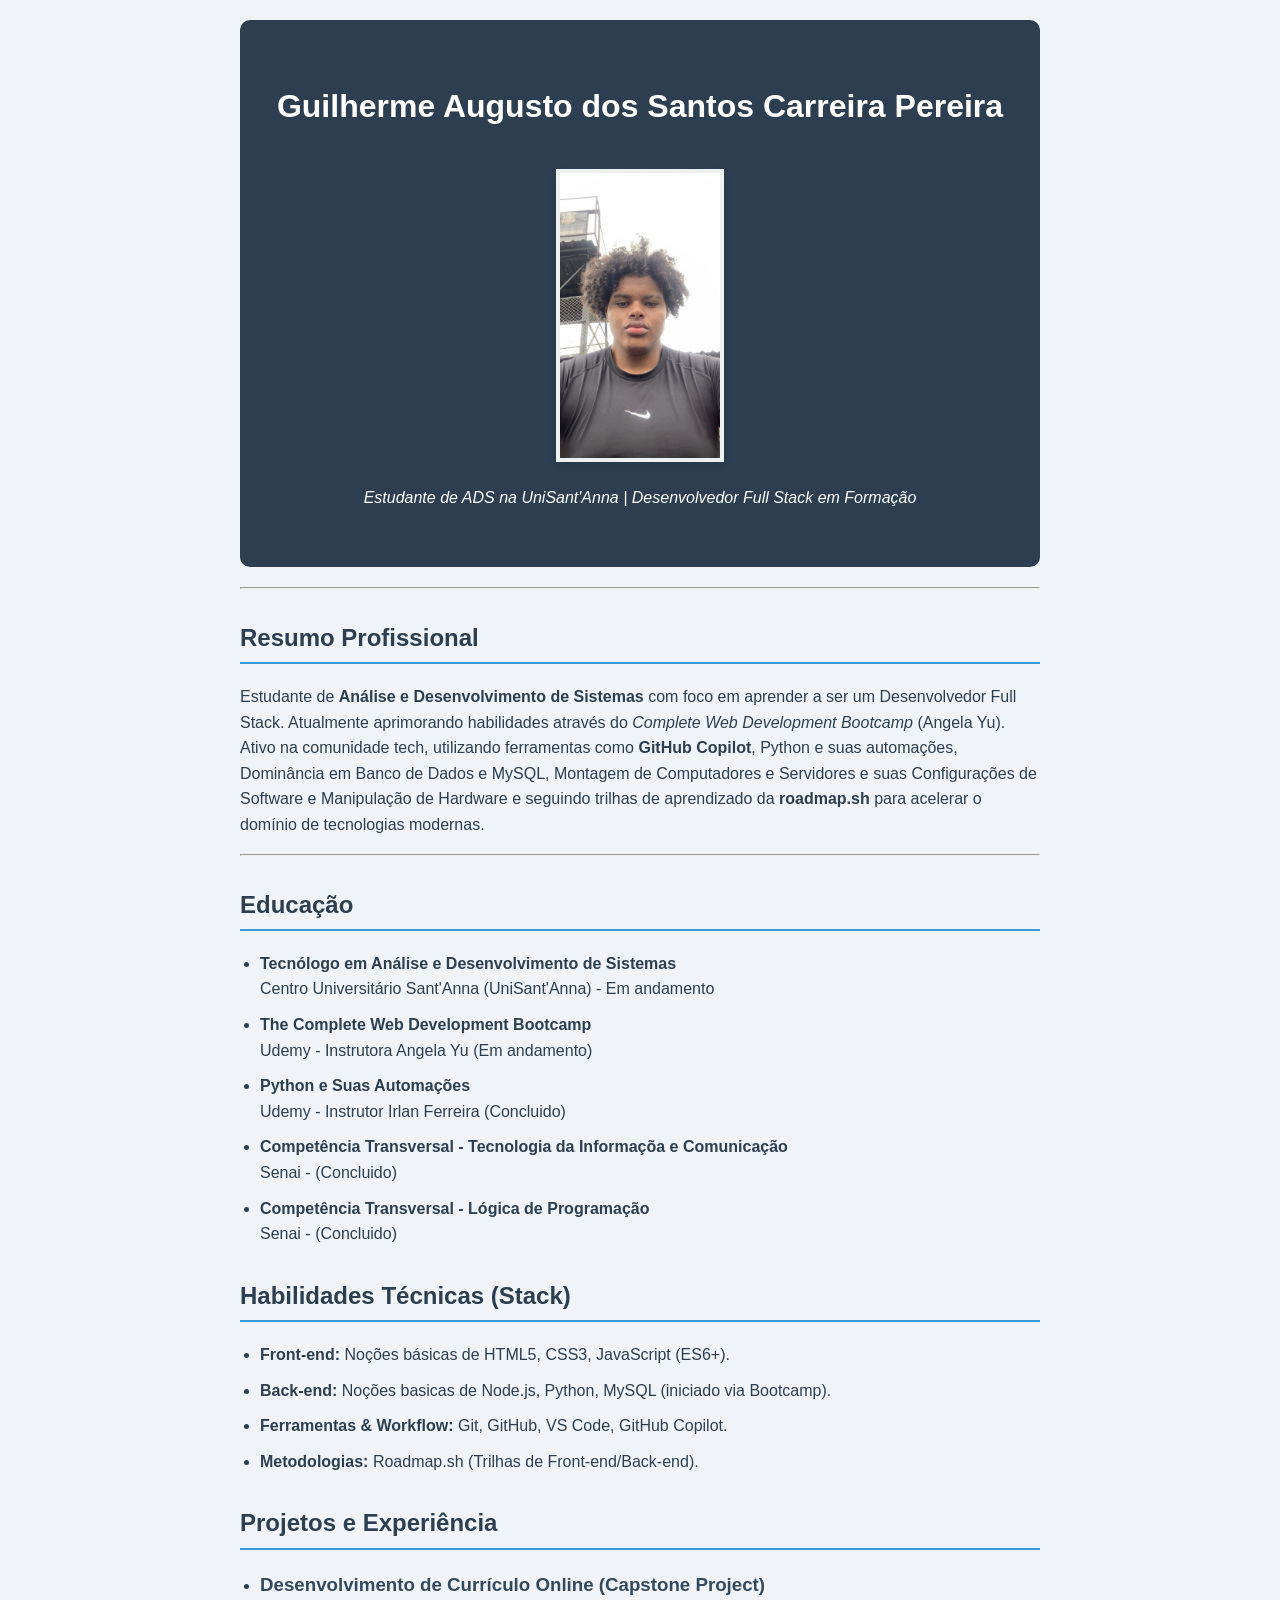
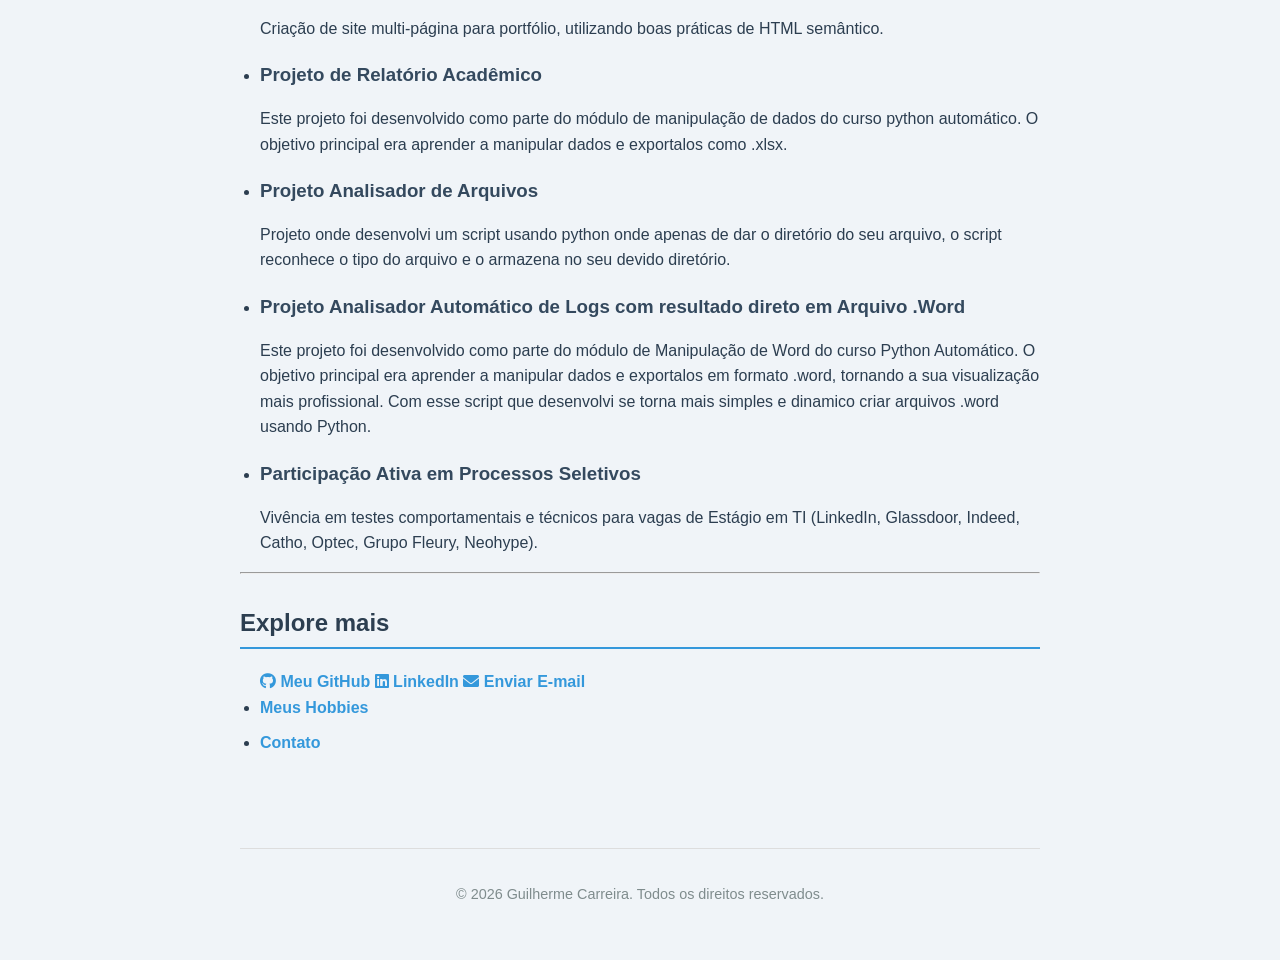
==== index.html @ 7514b2b5 "Refactor index.html with updated content and structure" ====
<!DOCTYPE html>
<html lang="pt-br">
<head>
    <meta charset="UTF-8">
    <meta name="viewport" content="width=device-width, initial-scale=1.0">
    <title>Currículo - Guilherme Carreira</title>
</head>
<body>

    <header>
        <h1>Guilherme Augusto dos Santos Carreira Pereira</h1>
        <img src="./perfil.jpg" alt="Foto de perfil do Guilherme" width="160">
        <p><em>Estudante de ADS na UniSant'Anna | Desenvolvedor Full Stack em Formação</em></p>
        <link rel="stylesheet" href="style.css"> </head>
    </header>

    <hr>

    <section>
        <h2>Resumo Profissional</h2>
        <p>
            Estudante de <strong>Análise e Desenvolvimento de Sistemas</strong> com foco em aprender a ser um Desenvolvedor Full Stack. 
            Atualmente aprimorando habilidades através do <em>Complete Web Development Bootcamp</em> (Angela Yu). 
            Ativo na comunidade tech, utilizando ferramentas como <strong>GitHub Copilot</strong>, Python e suas automações, Dominância em Banco de Dados e MySQL, Montagem de Computadores e Servidores e suas Configurações de Software e Manipulação de Hardware e seguindo trilhas de aprendizado da <strong>roadmap.sh</strong> para acelerar o domínio de tecnologias modernas.
        </p>
    </section>

    <hr>

    <section>
        <h2>Educação</h2>
        <ul>
            <li>
                <strong>Tecnólogo em Análise e Desenvolvimento de Sistemas</strong><br>
                Centro Universitário Sant'Anna (UniSant'Anna) - Em andamento <div cite:="" 36,="" 43=""></div>
            </li>
            <li>
                <strong>The Complete Web Development Bootcamp</strong><br>
                Udemy - Instrutora Angela Yu (Em andamento) <div cite:="" 54=""></div>
            </li>
            <li><strong>Python e Suas Automações</strong><br>
                Udemy - Instrutor Irlan Ferreira (Concluido)
            </li>
            </li>
            <li><strong>Competência Transversal - Tecnologia da Informaçõa e Comunicação</strong><br>
                Senai - (Concluido)
            </li>
            </li>
            <li><strong>Competência Transversal - Lógica de Programação</strong><br>
                Senai - (Concluido)
            </li>
        </ul>
    </section>

    <section>
        <h2>Habilidades Técnicas (Stack)</h2>
        <ul>
            <li><strong>Front-end:</strong> Noções básicas de HTML5, CSS3, JavaScript (ES6+).</li>
            <li><strong>Back-end:</strong> Noções basicas de Node.js, Python, MySQL (iniciado via Bootcamp).</li>
            <li><strong>Ferramentas & Workflow:</strong> Git, GitHub, VS Code, GitHub Copilot. <div cite:="" 35,="" 41=""></div></li>
            <li><strong>Metodologias:</strong> Roadmap.sh (Trilhas de Front-end/Back-end). <div cite:="" 40=""></div></li>
        </ul>
    </section>

    <section>
        <h2>Projetos e Experiência</h2>
        <ul>
            <li>
                <h3>Desenvolvimento de Currículo Online (Capstone Project)</h3>
                <p>Criação de site multi-página para portfólio, utilizando boas práticas de HTML semântico.</p>
            </li>
            <li><h3>Projeto de Relatório Acadêmico</h3>
                <p>Este projeto foi desenvolvido como parte do módulo de manipulação de dados do curso python automático. O objetivo principal era aprender a manipular dados e exportalos como .xlsx.</p>
                <li><h3>Projeto Analisador de Arquivos</h3>
                <p>Projeto onde desenvolvi um script usando python onde apenas de dar o diretório do seu arquivo, o script reconhece o tipo do arquivo e o armazena no seu devido diretório.</p>
                <li><h3>Projeto Analisador Automático de Logs com resultado direto em Arquivo .Word</h3>
                <p>Este projeto foi desenvolvido como parte do módulo de Manipulação de Word do curso Python Automático. O objetivo principal era aprender a manipular dados e exportalos em formato .word, tornando a sua visualização mais profissional. Com esse script que desenvolvi se torna mais simples e dinamico criar arquivos .word usando Python.</p>
            <li>
                <h3>Participação Ativa em Processos Seletivos</h3>
                <p>Vivência em testes comportamentais e técnicos para vagas de Estágio em TI (LinkedIn, Glassdoor, Indeed, Catho, Optec, Grupo Fleury, Neohype). </p>
            </li>
        </ul>
    </section>

    <hr>

    <nav>
        <h2>Explore mais</h2>
        <ul>
          <a href="https://github.com/guilhermepereira6900" target="_blank">
    <i class="fab fa-github"></i> Meu GitHub
</a>

<a href="https://www.linkedin.com/in/SEU-PERFIL-AQUI/" target="_blank">
    <i class="fab fa-linkedin"></i> LinkedIn
</a>

<a href="mailto:seu.email@exemplo.com">
    <i class="fas fa-envelope"></i> Enviar E-mail
</a>
            <li><a href="./hobbies.html">Meus Hobbies</a></li>
            <li><a href="./contact.html">Contato</a></li>
        </ul>
    </nav>

    <br>

    <footer>
        <p>© 2026 Guilherme Carreira. Todos os direitos reservados.</p>
    </footer>

</body>
</html>
---- style.css ----
@import url('https://cdnjs.cloudflare.com/ajax/libs/font-awesome/6.0.0/css/all.min.css');
body {
    background-color: #f0f4f8; /* Um azul-cinza bem suave */
    color: #2c3e50; /* Texto em azul marinho escuro para contraste */
    font-family: 'Segoe UI', Tahoma, Geneva, Verdana, sans-serif;
    line-height: 1.6;
    max-width: 800px;
    margin: 0 auto;
    padding: 20px;
}

/* Cabeçalho */
header {
    text-align: center;
    padding: 40px 0;
    background-color: #2c3e50; /* Azul Marinho Profissional */
    color: white;
    border-radius: 10px;
    margin-bottom: 20px;
}

header img {
    border-radius: 0; /* Isso remove qualquer arredondamento */
    border: 4px solid #ecf0f1;
    margin-top: 15px;
    box-shadow: 0 4px 8px rgba(0,0,0,0.1);
}

/* Títulos */
h2 {
    color: #2c3e50;
    border-bottom: 2px solid #3498db;
    padding-bottom: 5px;
    margin-top: 30px;
}

h3 {
    color: #34495e;
    margin-bottom: 5px;
}

/* Listas */
ul {
    padding-left: 20px;
}

li {
    margin-bottom: 10px;
}

/* Links */
a {
    color: #3498db;
    text-decoration: none;
    font-weight: bold;
}

a:hover {
    text-decoration: underline;
    color: #2980b9;
}

/* Footer */
footer {
    text-align: center;
    font-size: 0.9em;
    color: #7f8c8d;
    margin-top: 50px;
    padding: 20px;
    border-top: 1px solid #ddd;
}
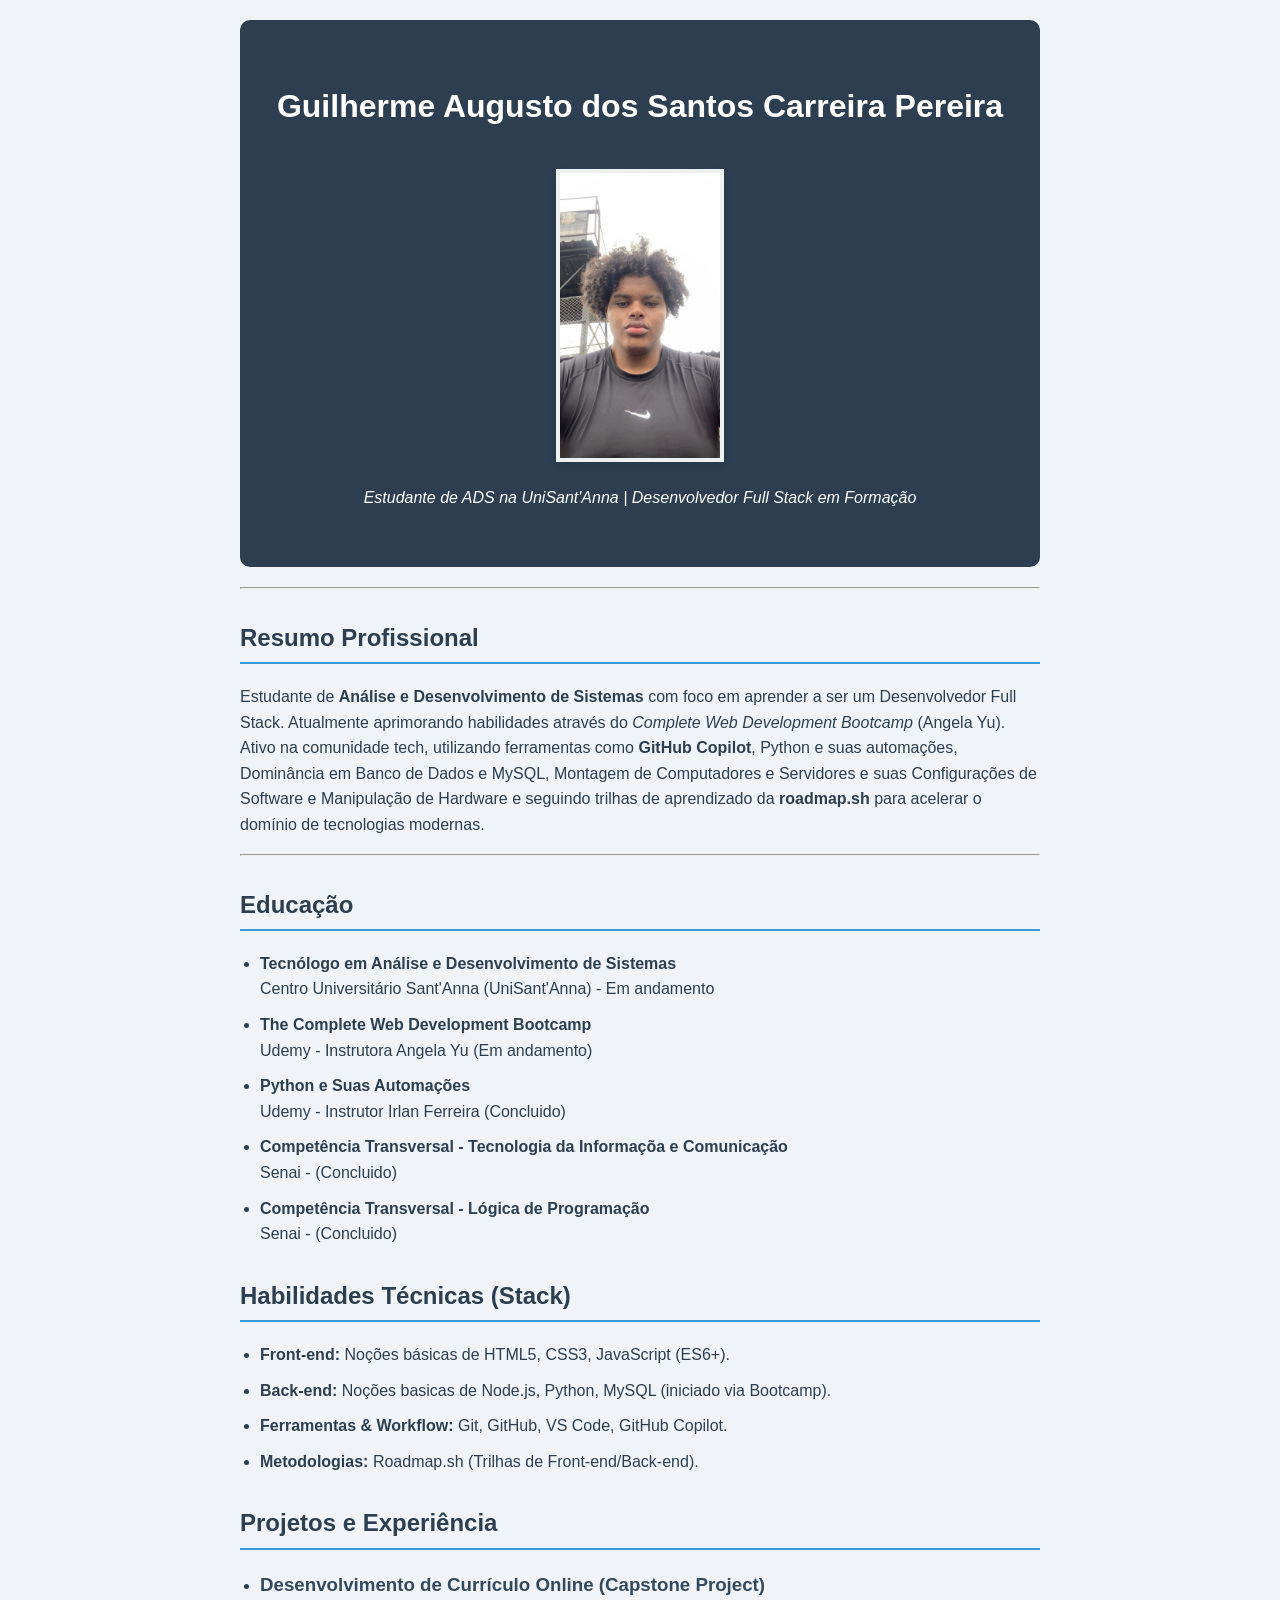
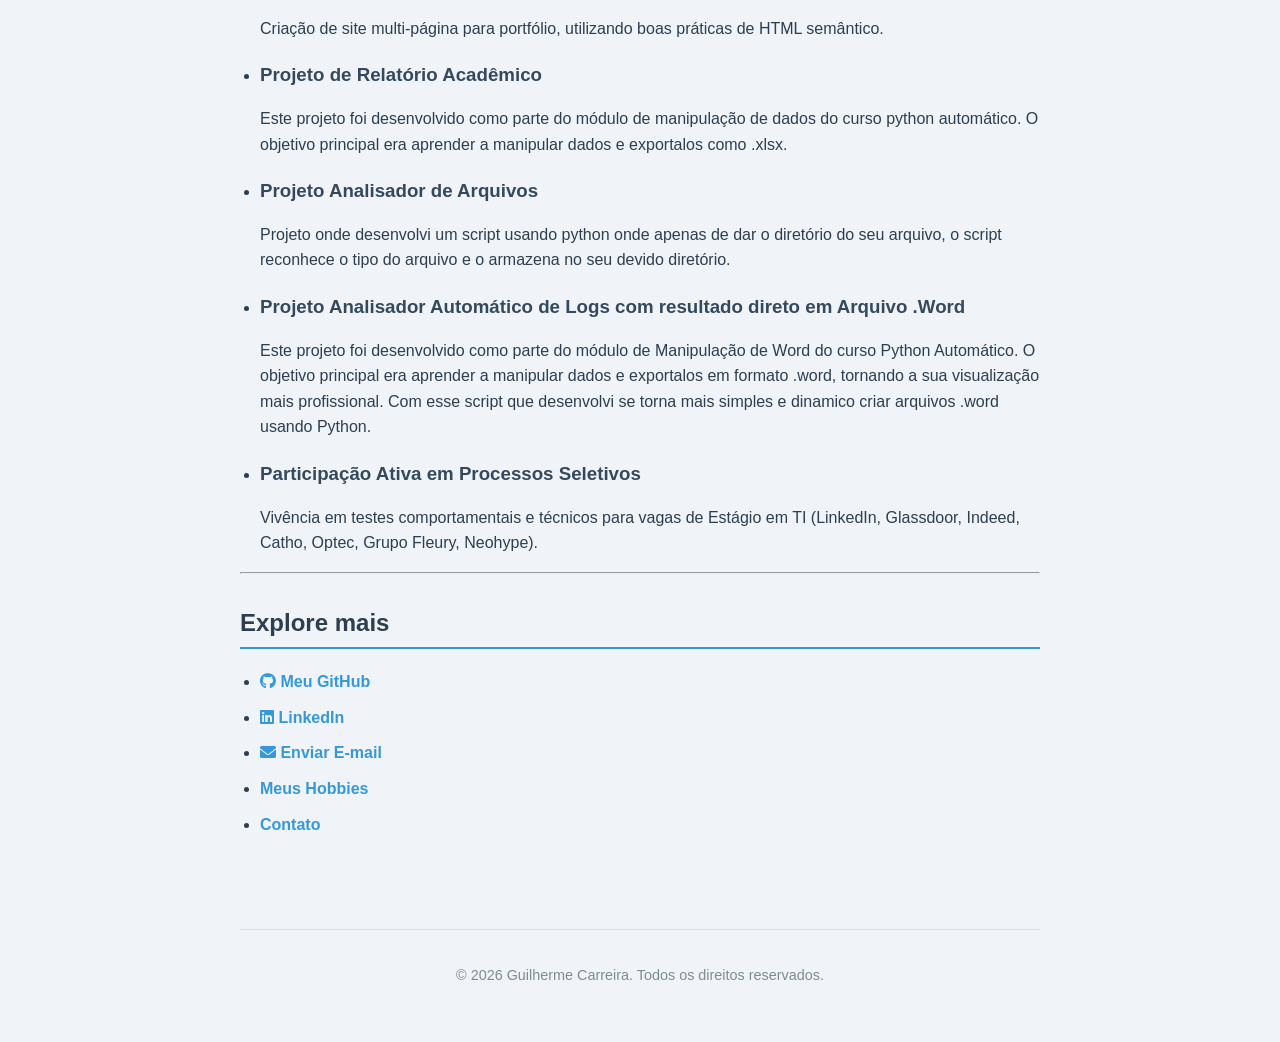
==== commit 04a51f10: "Update index.html" ====
--- a/index.html
+++ b/index.html
@@ -87,17 +87,20 @@
     <nav>
         <h2>Explore mais</h2>
         <ul>
-          <a href="https://github.com/guilhermepereira6900" target="_blank">
+          <li><a href="https://github.com/guilhermepereira6900" target="_blank">
     <i class="fab fa-github"></i> Meu GitHub
-</a>
+    </a>
+</li>
+            
+<li><a href="https://www.linkedin.com/in/SEU-PERFIL-AQUI/" target="_blank">
+    <i class="fab fa-linkedin"></i> LinkedIn
+    </a>
+</li>
 
-<a href="https://www.linkedin.com/in/SEU-PERFIL-AQUI/" target="_blank">
-    <i class="fab fa-linkedin"></i> LinkedIn
-</a>
-
-<a href="mailto:seu.email@exemplo.com">
+<li><a href="mailto:seu.email@exemplo.com">
     <i class="fas fa-envelope"></i> Enviar E-mail
-</a>
+    </a>
+</li>
             <li><a href="./hobbies.html">Meus Hobbies</a></li>
             <li><a href="./contact.html">Contato</a></li>
         </ul>
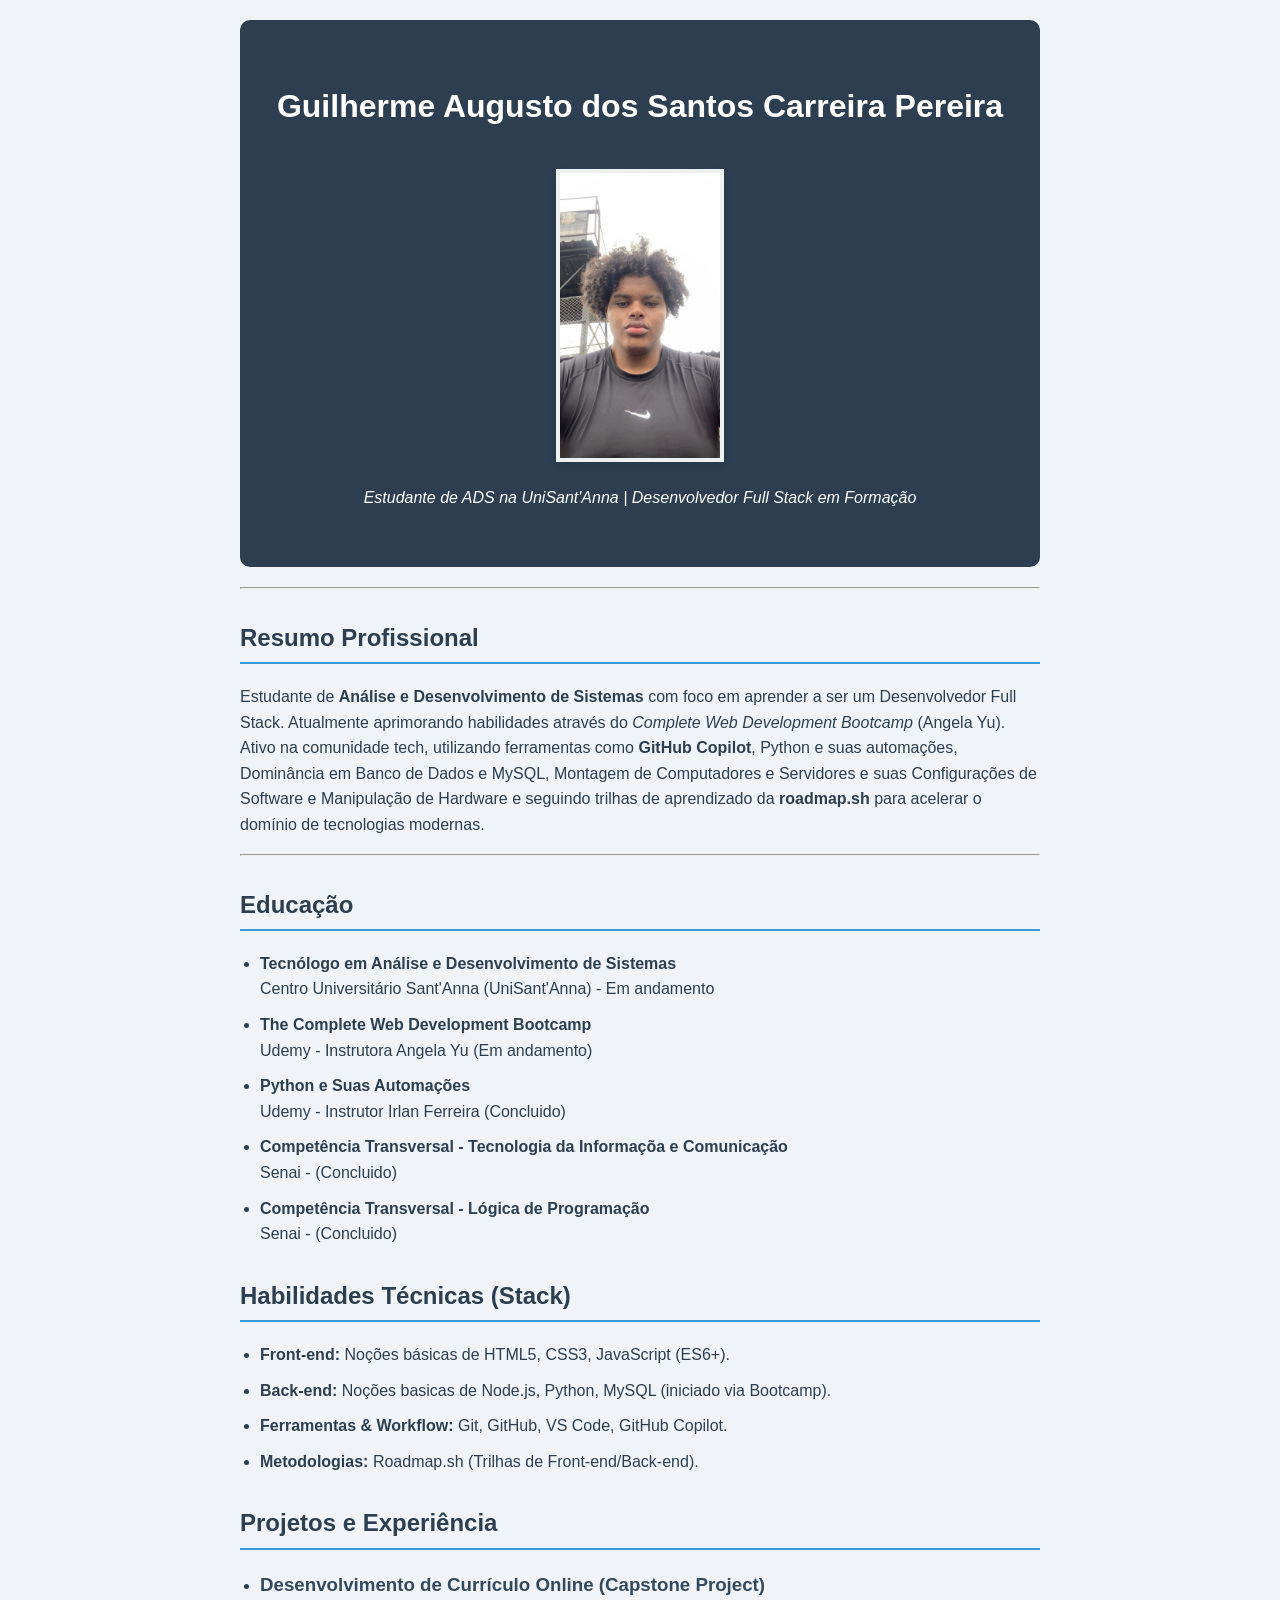
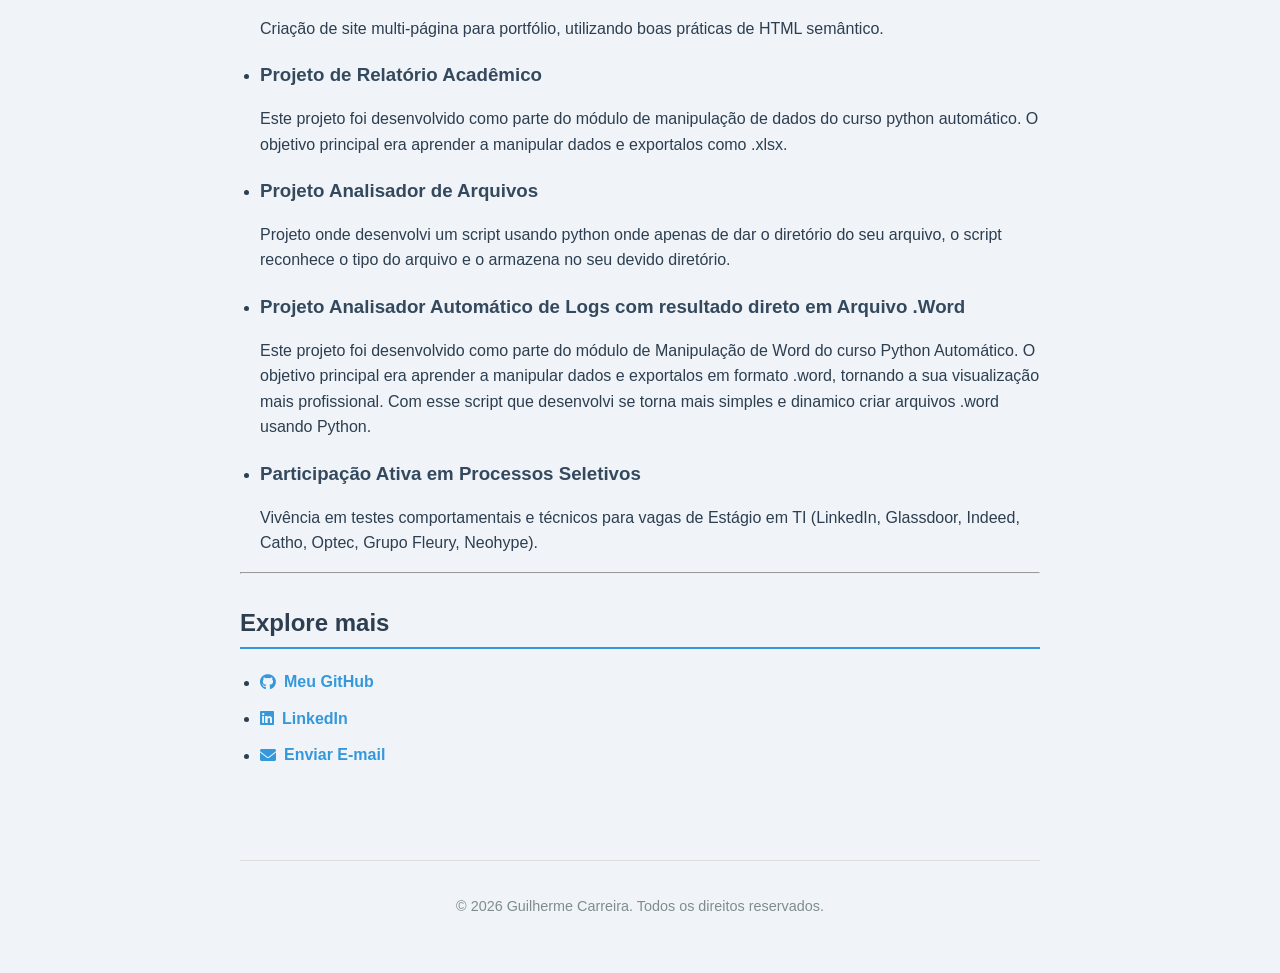
==== commit 98a96703: "Fix HTML formatting and clean up content" ====
--- a/index.html
+++ b/index.html
@@ -3,6 +3,8 @@
 <head>
     <meta charset="UTF-8">
     <meta name="viewport" content="width=device-width, initial-scale=1.0">
+    <link rel="stylesheet" href="style.css"> </head>
+    <link rel="icon" type="image/png" href="source-code.png">
     <title>Currículo - Guilherme Carreira</title>
 </head>
 <body>
@@ -11,7 +13,7 @@
         <h1>Guilherme Augusto dos Santos Carreira Pereira</h1>
         <img src="./perfil.jpg" alt="Foto de perfil do Guilherme" width="160">
         <p><em>Estudante de ADS na UniSant'Anna | Desenvolvedor Full Stack em Formação</em></p>
-        <link rel="stylesheet" href="style.css"> </head>
+
     </header>
 
     <hr>
@@ -92,25 +94,23 @@
     </a>
 </li>
             
-<li><a href="https://www.linkedin.com/in/SEU-PERFIL-AQUI/" target="_blank">
+<li><a href="https://www.linkedin.com/in/adsstudentguilhermecarreira" target="_blank">
     <i class="fab fa-linkedin"></i> LinkedIn
     </a>
 </li>
 
-<li><a href="mailto:seu.email@exemplo.com">
+<li><a href="mailto:guilherme.pereira6900@unisantanna.edu.br">
     <i class="fas fa-envelope"></i> Enviar E-mail
     </a>
 </li>
-            <li><a href="./hobbies.html">Meus Hobbies</a></li>
-            <li><a href="./contact.html">Contato</a></li>
         </ul>
     </nav>
 
     <br>
 
-    <footer>
-        <p>© 2026 Guilherme Carreira. Todos os direitos reservados.</p>
-    </footer>
+ <footer>
+    <p>&copy; 2026 Guilherme Carreira. Todos os direitos reservados.</p>
+</footer>
 
 </body>
 </html>
--- a/style.css
+++ b/style.css
@@ -49,15 +49,29 @@
 }
 
 /* Links */
+/* Estilo padrão dos links e ícones */
 a {
-    color: #3498db;
+    color: #3498db; /* Azul original */
     text-decoration: none;
     font-weight: bold;
+    display: inline-flex;
+    align-items: center;
+    gap: 8px; /* Espaço entre o ícone e o texto */
+    transition: all 0.3s ease; /* A MÁGICA: faz a mudança levar 0.3 segundos */
 }
 
+/* Efeito ao passar o mouse (Hover) */
 a:hover {
-    text-decoration: underline;
-    color: #2980b9;
+    color: #2c3e50; /* Muda para o azul marinho que usamos no header */
+    transform: translateY(-3px); /* Faz o link "pular" levemente para cima */
+    text-shadow: 0px 2px 4px rgba(0,0,0,0.1); /* Dá uma leve profundidade */
+}
+
+/* Efeito especial para os ícones dentro dos links */
+a:hover i {
+    transform: scale(1.2); /* O ícone do GitHub/LinkedIn cresce um pouquinho */
+    color: #e67e22; /* Opcional: o ícone muda para uma cor de destaque (ex: laranja) */
+    transition: all 0.3s ease;
 }
 
 /* Footer */
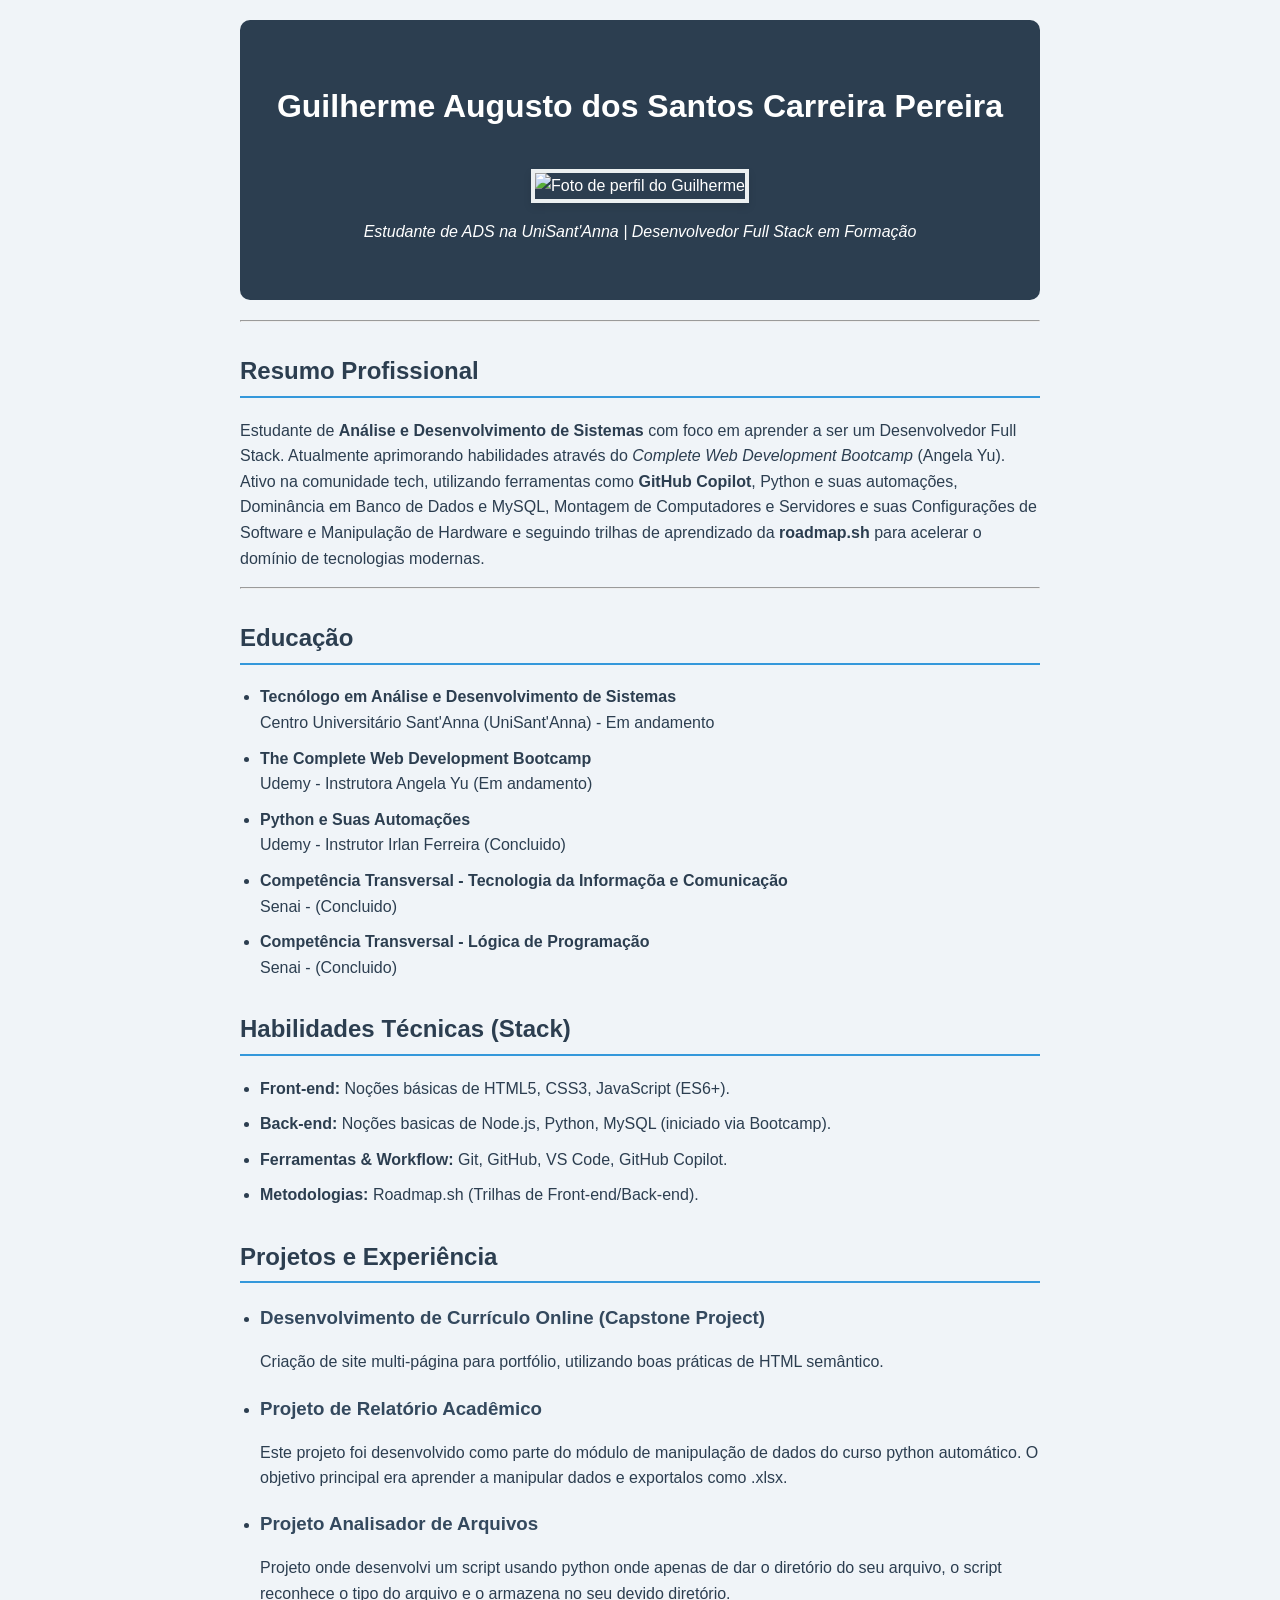
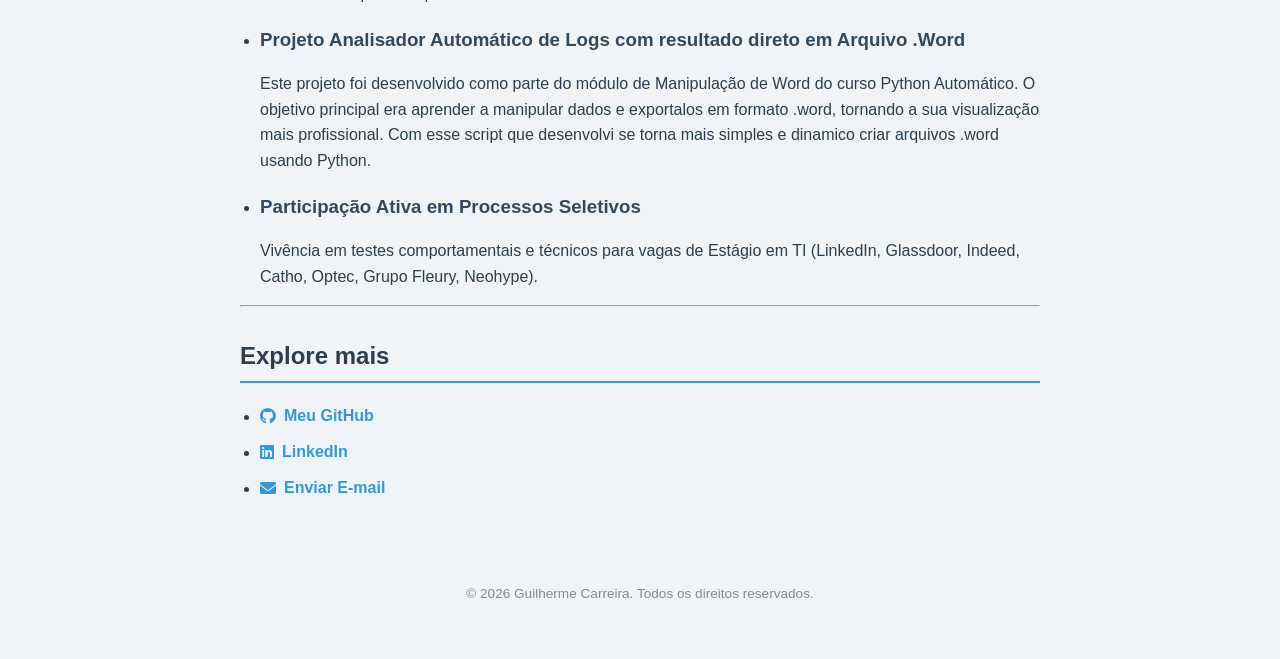
==== commit 53620269: "Update profile picture and fix HTML structure Updated profile picture and corrected minor HTML issue" ====
--- a/index.html
+++ b/index.html
@@ -11,7 +11,7 @@
 
     <header>
         <h1>Guilherme Augusto dos Santos Carreira Pereira</h1>
-        <img src="./perfil.jpg" alt="Foto de perfil do Guilherme" width="160">
+        <img src="./perfil_recortado.jpg" alt="Foto de perfil do Guilherme" width="160">
         <p><em>Estudante de ADS na UniSant'Anna | Desenvolvedor Full Stack em Formação</em></p>
 
     </header>
--- a/style.css
+++ b/style.css
@@ -75,11 +75,11 @@
 }
 
 /* Footer */
-footer {
+footer p {
+    font-size: 0.85rem; /* Diminui um pouco o tamanho */
+    color: #7f8c8d; /* Deixa um cinza mais suave */
     text-align: center;
-    font-size: 0.9em;
-    color: #7f8c8d;
-    margin-top: 50px;
-    padding: 20px;
-    border-top: 1px solid #ddd;
+    margin-top: 40px;
+    padding-bottom: 20px;
 }
+}
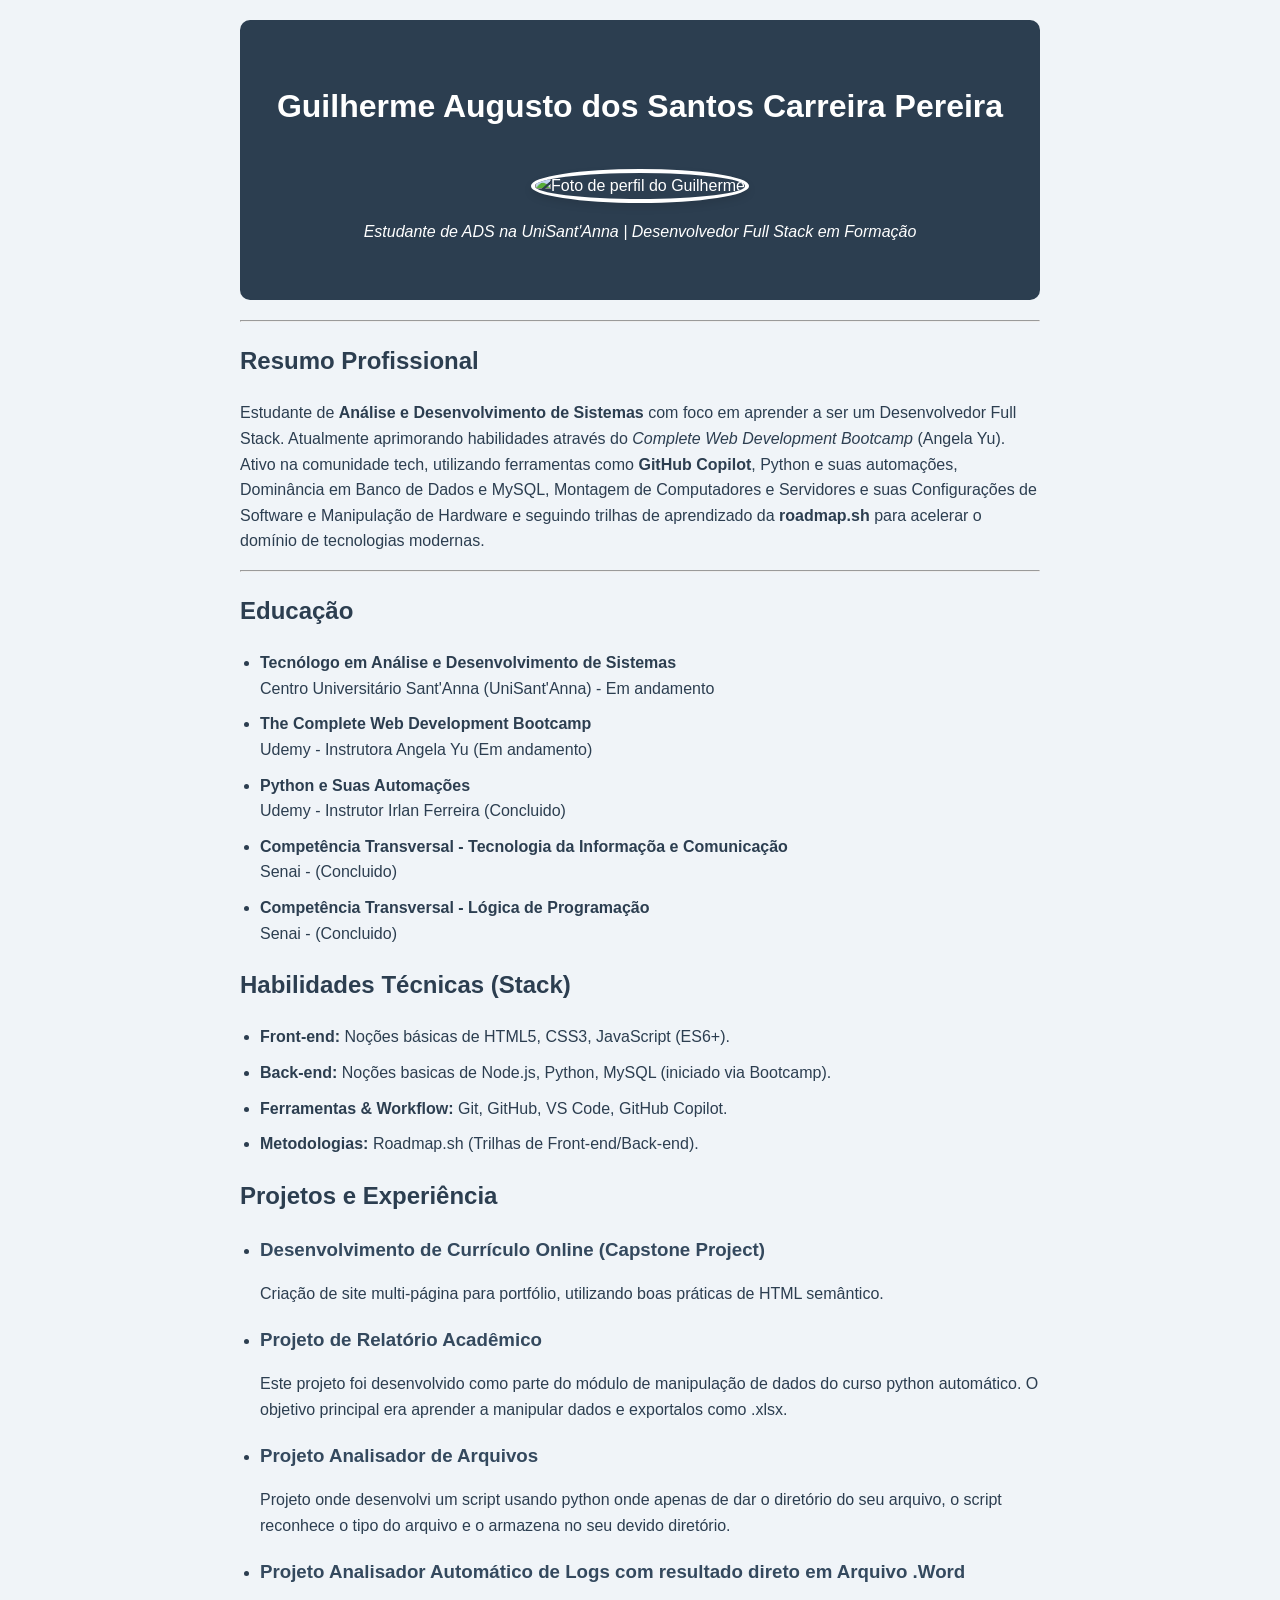
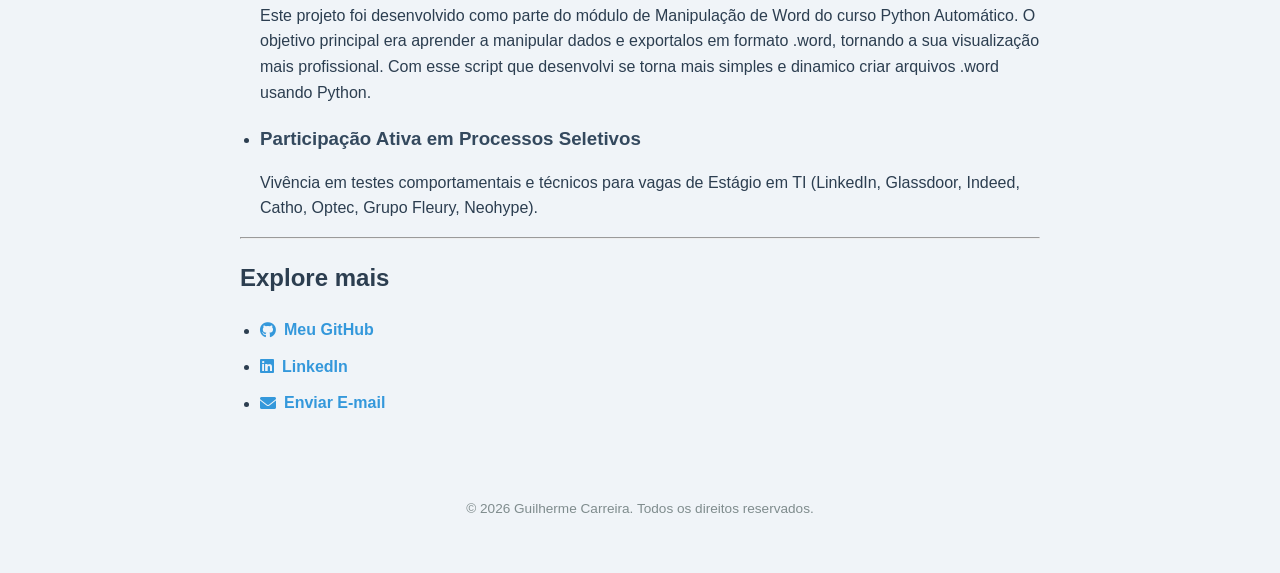
==== commit 3a079a5b: "Update profile picture and content in index.html Updated profile picture and made minor content adju" ====
--- a/index.html
+++ b/index.html
@@ -11,7 +11,7 @@
 
     <header>
         <h1>Guilherme Augusto dos Santos Carreira Pereira</h1>
-        <img src="./perfil_recortado.jpg" alt="Foto de perfil do Guilherme" width="160">
+        <img src="./perfil_recortado-modified.jpg" alt="Foto de perfil do Guilherme" width="160">
         <p><em>Estudante de ADS na UniSant'Anna | Desenvolvedor Full Stack em Formação</em></p>
 
     </header>
--- a/style.css
+++ b/style.css
@@ -20,10 +20,22 @@
 }
 
 header img {
-    border-radius: 0; /* Isso remove qualquer arredondamento */
-    border: 4px solid #ecf0f1;
+    /* Mágica 1: Deixa a foto circular */
+    border-radius: 50%;
+    
+    /* Mágica 2: Define um tamanho fixo e quadrado para a moldura */
+    width: 150px;
+    height: 150px;
+    
+    /* Mágica 3: Garante que o rosto fique centralizado e preencha a moldura */
+    object-fit: cover;
+    object-position: center; /* Você pode usar 'top' se o rosto ficar muito baixo */
+    
+    /* Estilo adicional (opcional, mas fica bonito) */
+    border: 4px solid #fff;
+    box-shadow: 0 4px 8px rgba(0,0,0,0.1);
     margin-top: 15px;
-    box-shadow: 0 4px 8px rgba(0,0,0,0.1);
+}
 }
 
 /* Títulos */
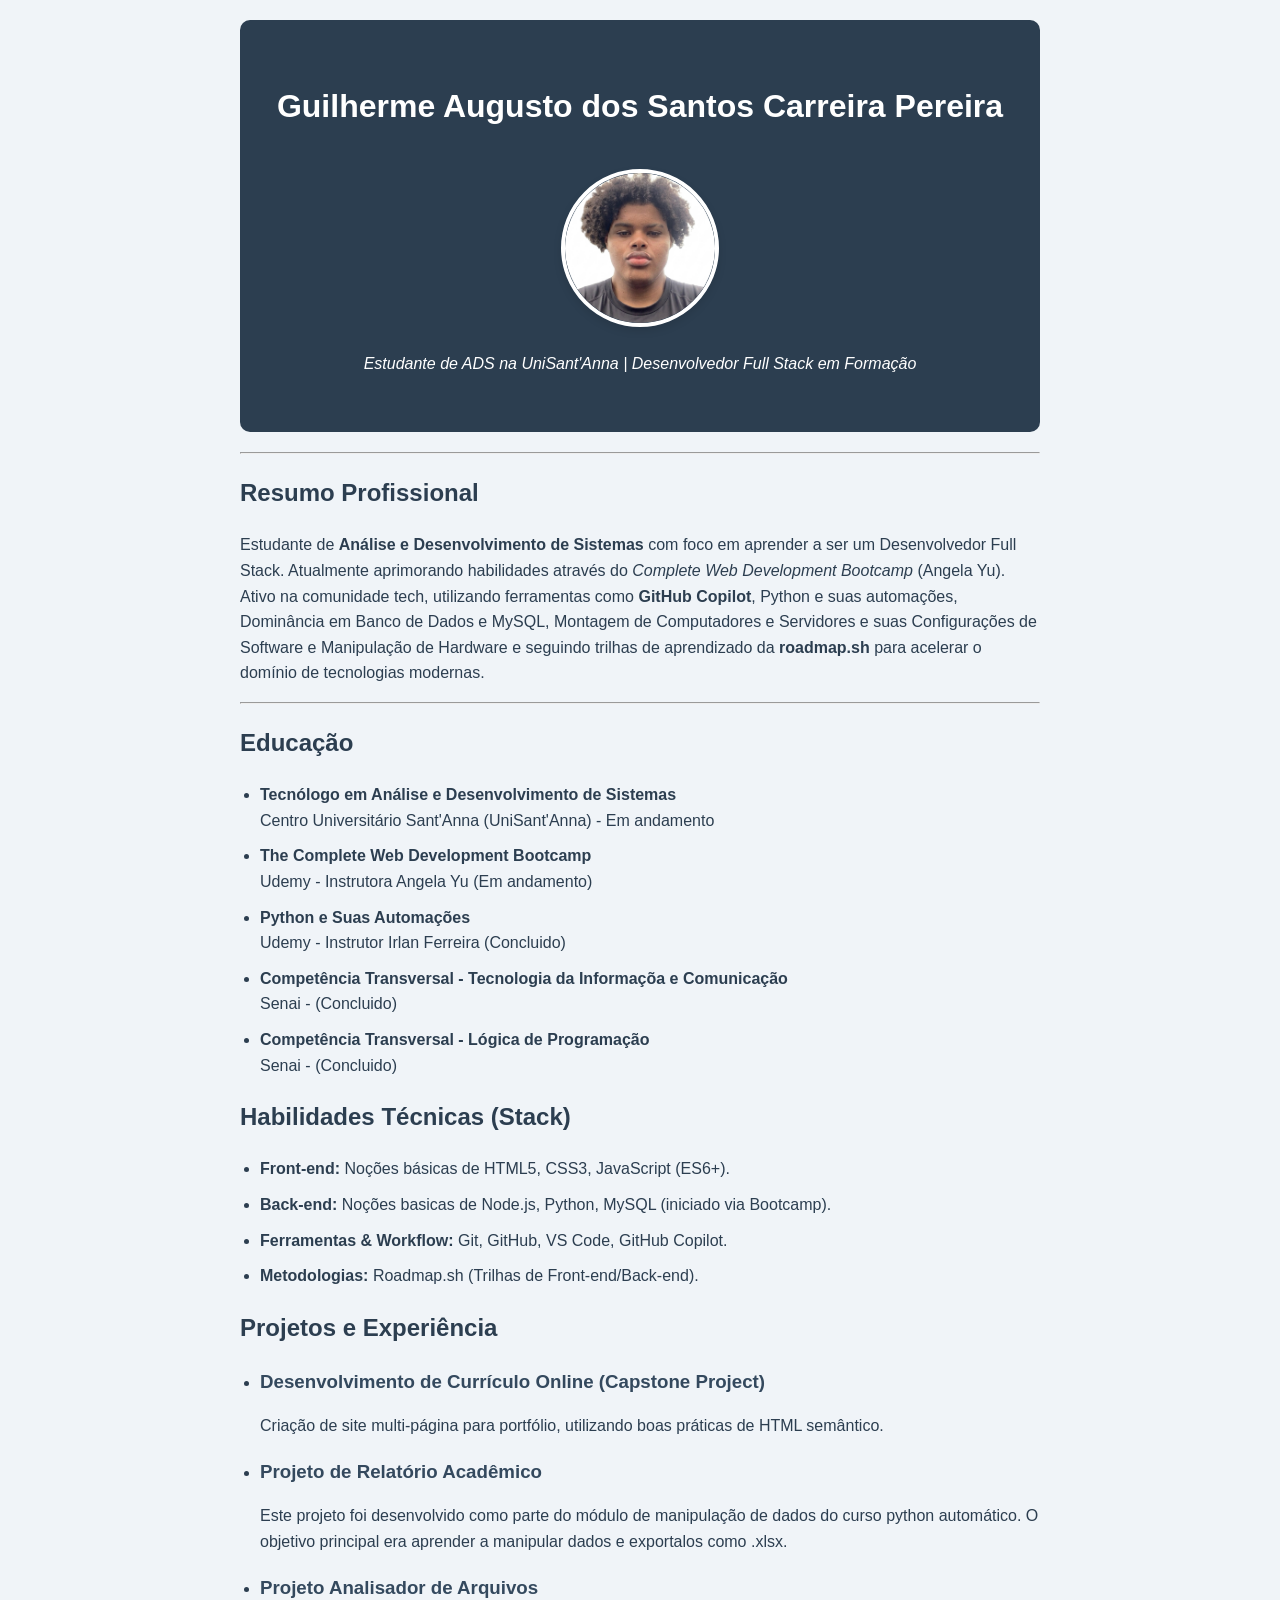
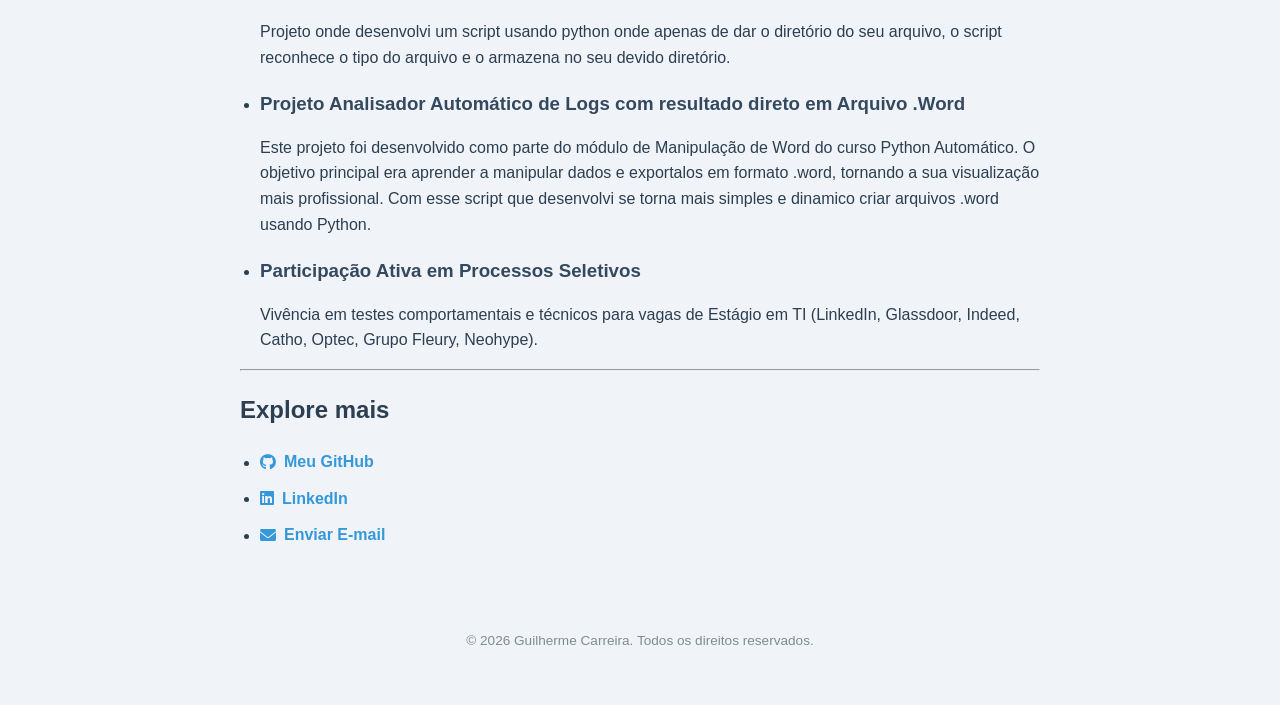
==== commit c88a1301: "Fix HTML formatting and update profile image" ====
--- a/index.html
+++ b/index.html
@@ -11,7 +11,7 @@
 
     <header>
         <h1>Guilherme Augusto dos Santos Carreira Pereira</h1>
-        <img src="./perfil_recortado-modified.jpg" alt="Foto de perfil do Guilherme" width="160">
+        <img src="./perfil_recortado-modified.png" alt="Foto de perfil do Guilherme" width="160">
         <p><em>Estudante de ADS na UniSant'Anna | Desenvolvedor Full Stack em Formação</em></p>
 
     </header>
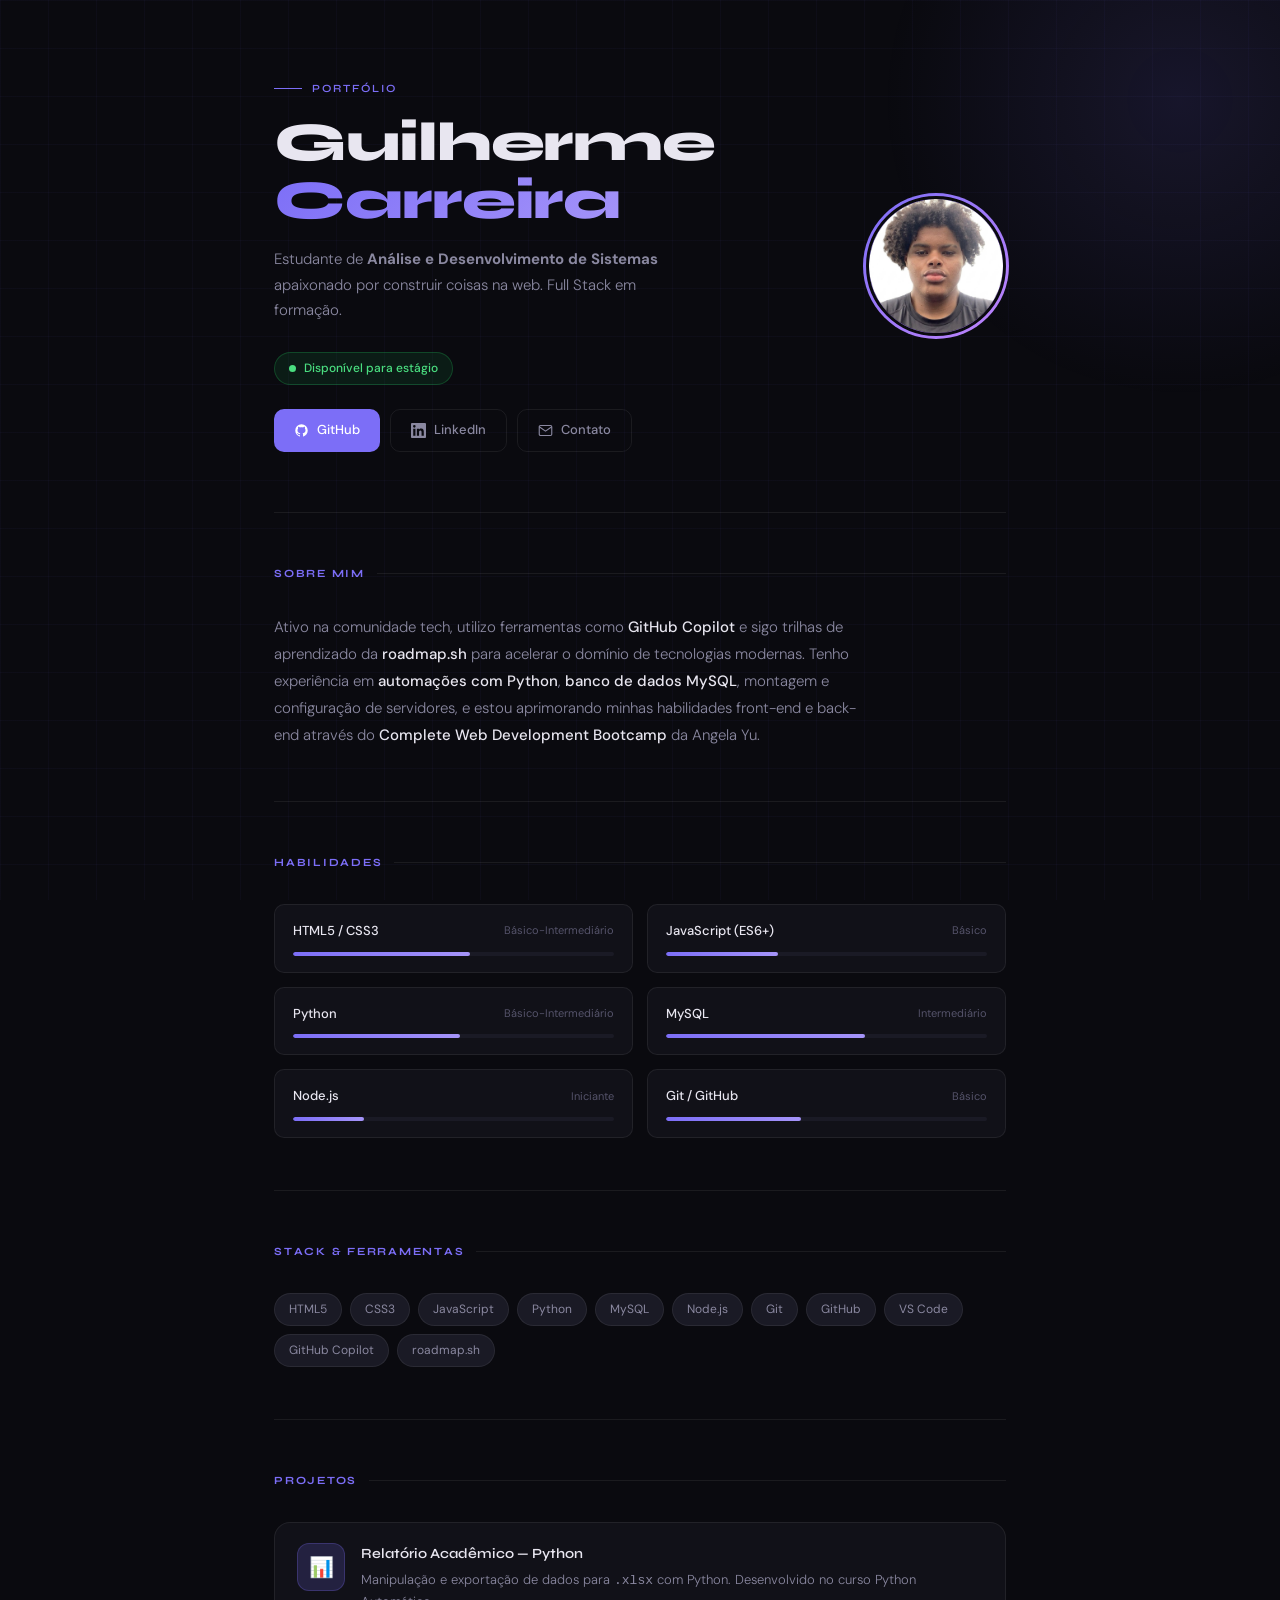
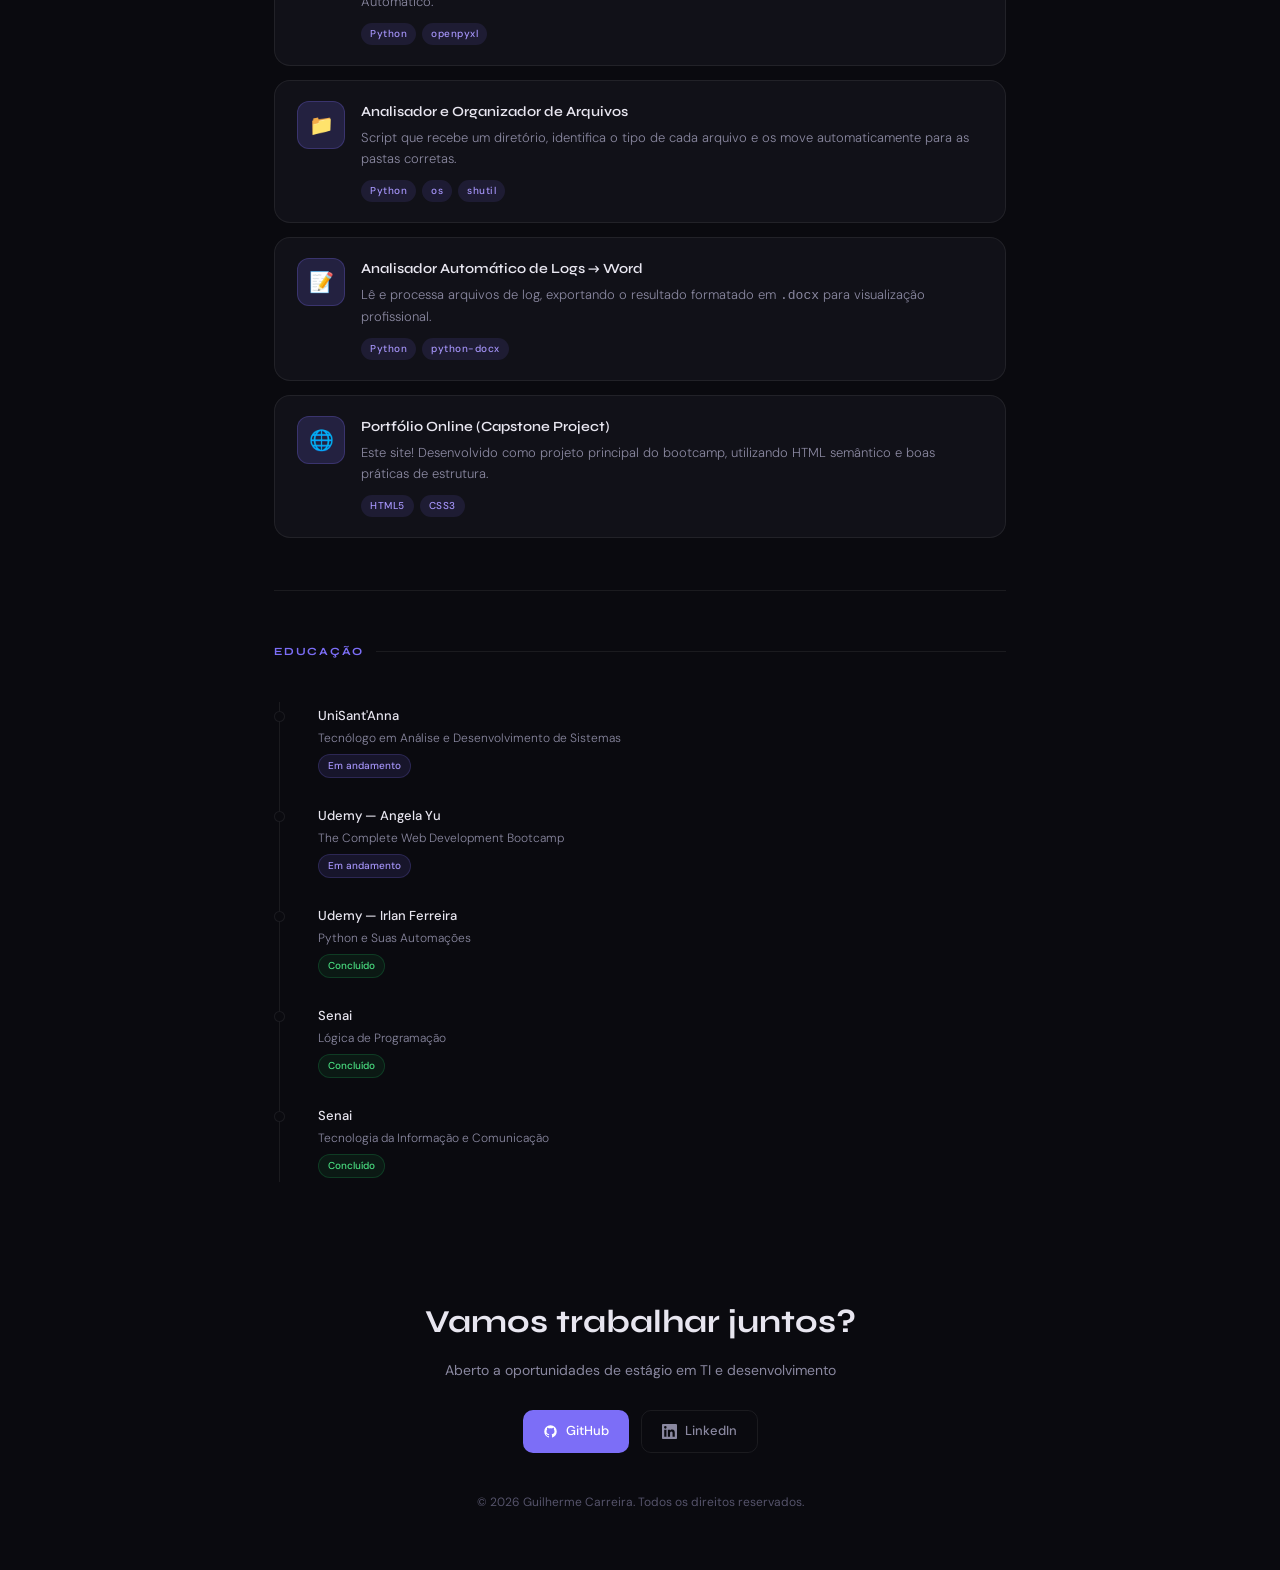
==== commit e1c6562c: "Add files via upload" ====
--- a/index.html
+++ b/index.html
@@ -1,116 +1,850 @@
-<!DOCTYPE html>
-<html lang="pt-br">
-<head>
-    <meta charset="UTF-8">
-    <meta name="viewport" content="width=device-width, initial-scale=1.0">
-    <link rel="stylesheet" href="style.css"> </head>
-    <link rel="icon" type="image/png" href="source-code.png">
-    <title>Currículo - Guilherme Carreira</title>
-</head>
-<body>
-
-    <header>
-        <h1>Guilherme Augusto dos Santos Carreira Pereira</h1>
-        <img src="./perfil_recortado-modified.png" alt="Foto de perfil do Guilherme" width="160">
-        <p><em>Estudante de ADS na UniSant'Anna | Desenvolvedor Full Stack em Formação</em></p>
-
-    </header>
-
-    <hr>
-
-    <section>
-        <h2>Resumo Profissional</h2>
-        <p>
-            Estudante de <strong>Análise e Desenvolvimento de Sistemas</strong> com foco em aprender a ser um Desenvolvedor Full Stack. 
-            Atualmente aprimorando habilidades através do <em>Complete Web Development Bootcamp</em> (Angela Yu). 
-            Ativo na comunidade tech, utilizando ferramentas como <strong>GitHub Copilot</strong>, Python e suas automações, Dominância em Banco de Dados e MySQL, Montagem de Computadores e Servidores e suas Configurações de Software e Manipulação de Hardware e seguindo trilhas de aprendizado da <strong>roadmap.sh</strong> para acelerar o domínio de tecnologias modernas.
-        </p>
-    </section>
-
-    <hr>
-
-    <section>
-        <h2>Educação</h2>
-        <ul>
-            <li>
-                <strong>Tecnólogo em Análise e Desenvolvimento de Sistemas</strong><br>
-                Centro Universitário Sant'Anna (UniSant'Anna) - Em andamento <div cite:="" 36,="" 43=""></div>
-            </li>
-            <li>
-                <strong>The Complete Web Development Bootcamp</strong><br>
-                Udemy - Instrutora Angela Yu (Em andamento) <div cite:="" 54=""></div>
-            </li>
-            <li><strong>Python e Suas Automações</strong><br>
-                Udemy - Instrutor Irlan Ferreira (Concluido)
-            </li>
-            </li>
-            <li><strong>Competência Transversal - Tecnologia da Informaçõa e Comunicação</strong><br>
-                Senai - (Concluido)
-            </li>
-            </li>
-            <li><strong>Competência Transversal - Lógica de Programação</strong><br>
-                Senai - (Concluido)
-            </li>
-        </ul>
-    </section>
-
-    <section>
-        <h2>Habilidades Técnicas (Stack)</h2>
-        <ul>
-            <li><strong>Front-end:</strong> Noções básicas de HTML5, CSS3, JavaScript (ES6+).</li>
-            <li><strong>Back-end:</strong> Noções basicas de Node.js, Python, MySQL (iniciado via Bootcamp).</li>
-            <li><strong>Ferramentas & Workflow:</strong> Git, GitHub, VS Code, GitHub Copilot. <div cite:="" 35,="" 41=""></div></li>
-            <li><strong>Metodologias:</strong> Roadmap.sh (Trilhas de Front-end/Back-end). <div cite:="" 40=""></div></li>
-        </ul>
-    </section>
-
-    <section>
-        <h2>Projetos e Experiência</h2>
-        <ul>
-            <li>
-                <h3>Desenvolvimento de Currículo Online (Capstone Project)</h3>
-                <p>Criação de site multi-página para portfólio, utilizando boas práticas de HTML semântico.</p>
-            </li>
-            <li><h3>Projeto de Relatório Acadêmico</h3>
-                <p>Este projeto foi desenvolvido como parte do módulo de manipulação de dados do curso python automático. O objetivo principal era aprender a manipular dados e exportalos como .xlsx.</p>
-                <li><h3>Projeto Analisador de Arquivos</h3>
-                <p>Projeto onde desenvolvi um script usando python onde apenas de dar o diretório do seu arquivo, o script reconhece o tipo do arquivo e o armazena no seu devido diretório.</p>
-                <li><h3>Projeto Analisador Automático de Logs com resultado direto em Arquivo .Word</h3>
-                <p>Este projeto foi desenvolvido como parte do módulo de Manipulação de Word do curso Python Automático. O objetivo principal era aprender a manipular dados e exportalos em formato .word, tornando a sua visualização mais profissional. Com esse script que desenvolvi se torna mais simples e dinamico criar arquivos .word usando Python.</p>
-            <li>
-                <h3>Participação Ativa em Processos Seletivos</h3>
-                <p>Vivência em testes comportamentais e técnicos para vagas de Estágio em TI (LinkedIn, Glassdoor, Indeed, Catho, Optec, Grupo Fleury, Neohype). </p>
-            </li>
-        </ul>
-    </section>
-
-    <hr>
-
-    <nav>
-        <h2>Explore mais</h2>
-        <ul>
-          <li><a href="https://github.com/guilhermepereira6900" target="_blank">
-    <i class="fab fa-github"></i> Meu GitHub
-    </a>
-</li>
-            
-<li><a href="https://www.linkedin.com/in/adsstudentguilhermecarreira" target="_blank">
-    <i class="fab fa-linkedin"></i> LinkedIn
-    </a>
-</li>
-
-<li><a href="mailto:guilherme.pereira6900@unisantanna.edu.br">
-    <i class="fas fa-envelope"></i> Enviar E-mail
-    </a>
-</li>
-        </ul>
-    </nav>
-
-    <br>
-
- <footer>
-    <p>&copy; 2026 Guilherme Carreira. Todos os direitos reservados.</p>
-</footer>
-
-</body>
-</html>
+<!DOCTYPE html>
+<html lang="pt-br">
+<head>
+  <meta charset="UTF-8">
+  <meta name="viewport" content="width=device-width, initial-scale=1.0">
+  <title>Guilherme Carreira — Dev Full Stack</title>
+  <link rel="icon" type="image/png" href="[data-uri]">
+  <link rel="preconnect" href="https://fonts.googleapis.com">
+  <link rel="preconnect" href="https://fonts.gstatic.com" crossorigin>
+  <link href="https://fonts.googleapis.com/css2?family=Syne:wght@400;500;600;700;800&family=DM+Sans:ital,opsz,wght@0,9..40,300;0,9..40,400;0,9..40,500;1,9..40,300&display=swap" rel="stylesheet">
+  <style>
+    :root {
+      --bg: #0a0a0f;
+      --bg2: #111118;
+      --bg3: #1a1a25;
+      --accent: #7c6ef7;
+      --accent2: #a594f9;
+      --accent-glow: rgba(124,110,247,0.18);
+      --text: #e8e6f0;
+      --text2: #8a88a0;
+      --text3: #55536a;
+      --border: rgba(255,255,255,0.07);
+      --border2: rgba(124,110,247,0.25);
+      --radius: 16px;
+      --radius-sm: 10px;
+    }
+
+    *, *::before, *::after { box-sizing: border-box; margin: 0; padding: 0; }
+
+    html { scroll-behavior: smooth; }
+
+    body {
+      background: var(--bg);
+      color: var(--text);
+      font-family: 'DM Sans', sans-serif;
+      font-size: 15px;
+      line-height: 1.6;
+      min-height: 100vh;
+      overflow-x: hidden;
+    }
+
+    /* Background grid */
+    body::before {
+      content: '';
+      position: fixed;
+      inset: 0;
+      background-image:
+        linear-gradient(rgba(124,110,247,0.04) 1px, transparent 1px),
+        linear-gradient(90deg, rgba(124,110,247,0.04) 1px, transparent 1px);
+      background-size: 48px 48px;
+      pointer-events: none;
+      z-index: 0;
+    }
+
+    /* Glow orb */
+    body::after {
+      content: '';
+      position: fixed;
+      top: -200px;
+      right: -200px;
+      width: 600px;
+      height: 600px;
+      background: radial-gradient(circle, rgba(124,110,247,0.12) 0%, transparent 70%);
+      pointer-events: none;
+      z-index: 0;
+    }
+
+    .container {
+      max-width: 780px;
+      margin: 0 auto;
+      padding: 0 24px;
+      position: relative;
+      z-index: 1;
+    }
+
+    /* ===== HEADER / HERO ===== */
+    header {
+      padding: 80px 0 60px;
+      position: relative;
+    }
+
+    .hero {
+      display: grid;
+      grid-template-columns: 1fr auto;
+      gap: 40px;
+      align-items: center;
+    }
+
+    .hero-label {
+      font-family: 'Syne', sans-serif;
+      font-size: 11px;
+      font-weight: 600;
+      letter-spacing: 0.18em;
+      text-transform: uppercase;
+      color: var(--accent);
+      margin-bottom: 16px;
+      display: flex;
+      align-items: center;
+      gap: 10px;
+    }
+
+    .hero-label::before {
+      content: '';
+      width: 28px;
+      height: 1px;
+      background: var(--accent);
+      display: inline-block;
+    }
+
+    .hero h1 {
+      font-family: 'Syne', sans-serif;
+      font-size: clamp(2.2rem, 5vw, 3.4rem);
+      font-weight: 800;
+      line-height: 1.08;
+      letter-spacing: -0.02em;
+      margin-bottom: 16px;
+    }
+
+    .hero h1 .highlight {
+      background: linear-gradient(135deg, var(--accent), var(--accent2));
+      -webkit-background-clip: text;
+      -webkit-text-fill-color: transparent;
+      background-clip: text;
+    }
+
+    .hero-sub {
+      color: var(--text2);
+      font-size: 15px;
+      font-weight: 300;
+      max-width: 420px;
+      margin-bottom: 28px;
+      line-height: 1.7;
+    }
+
+    .available-badge {
+      display: inline-flex;
+      align-items: center;
+      gap: 8px;
+      background: rgba(34,197,94,0.1);
+      border: 1px solid rgba(34,197,94,0.25);
+      color: #4ade80;
+      font-size: 12px;
+      font-weight: 500;
+      padding: 6px 14px;
+      border-radius: 100px;
+    }
+
+    .available-badge::before {
+      content: '';
+      width: 7px;
+      height: 7px;
+      border-radius: 50%;
+      background: #4ade80;
+      animation: blink 2s ease-in-out infinite;
+    }
+
+    @keyframes blink {
+      0%, 100% { opacity: 1; box-shadow: 0 0 0 0 rgba(74,222,128,0.4); }
+      50% { opacity: 0.5; box-shadow: 0 0 0 4px rgba(74,222,128,0); }
+    }
+
+    .avatar-wrap {
+      position: relative;
+      width: 140px;
+      flex-shrink: 0;
+    }
+
+    .avatar-wrap::before {
+      content: '';
+      position: absolute;
+      inset: -3px;
+      border-radius: 50%;
+      background: linear-gradient(135deg, var(--accent), #c084fc, var(--accent));
+      background-size: 200% 200%;
+      animation: spinGrad 4s linear infinite;
+      z-index: 0;
+    }
+
+    @keyframes spinGrad {
+      0% { background-position: 0% 50%; }
+      50% { background-position: 100% 50%; }
+      100% { background-position: 0% 50%; }
+    }
+
+    .avatar-wrap img {
+      width: 140px;
+      height: 140px;
+      border-radius: 50%;
+      object-fit: cover;
+      display: block;
+      position: relative;
+      z-index: 1;
+      border: 3px solid var(--bg);
+    }
+
+    .hero-links {
+      display: flex;
+      gap: 10px;
+      flex-wrap: wrap;
+      margin-top: 24px;
+    }
+
+    .btn {
+      display: inline-flex;
+      align-items: center;
+      gap: 8px;
+      padding: 10px 20px;
+      border-radius: var(--radius-sm);
+      font-size: 13px;
+      font-weight: 500;
+      text-decoration: none;
+      transition: all 0.2s ease;
+      cursor: pointer;
+      border: none;
+      font-family: 'DM Sans', sans-serif;
+    }
+
+    .btn-primary {
+      background: var(--accent);
+      color: #fff;
+    }
+
+    .btn-primary:hover {
+      background: var(--accent2);
+      transform: translateY(-2px);
+      box-shadow: 0 8px 24px rgba(124,110,247,0.35);
+    }
+
+    .btn-ghost {
+      background: transparent;
+      color: var(--text2);
+      border: 1px solid var(--border);
+    }
+
+    .btn-ghost:hover {
+      border-color: var(--border2);
+      color: var(--text);
+      transform: translateY(-2px);
+      background: var(--accent-glow);
+    }
+
+    .btn svg {
+      width: 15px;
+      height: 15px;
+      flex-shrink: 0;
+    }
+
+    /* ===== DIVIDER ===== */
+    .divider {
+      height: 1px;
+      background: var(--border);
+      margin: 0;
+    }
+
+    /* ===== SECTIONS ===== */
+    section {
+      padding: 52px 0;
+      border-bottom: 1px solid var(--border);
+    }
+
+    section:last-of-type { border-bottom: none; }
+
+    .section-title {
+      font-family: 'Syne', sans-serif;
+      font-size: 11px;
+      font-weight: 700;
+      letter-spacing: 0.16em;
+      text-transform: uppercase;
+      color: var(--accent);
+      margin-bottom: 32px;
+      display: flex;
+      align-items: center;
+      gap: 12px;
+    }
+
+    .section-title::after {
+      content: '';
+      flex: 1;
+      height: 1px;
+      background: var(--border);
+    }
+
+    /* ===== SOBRE ===== */
+    .about-text {
+      color: var(--text2);
+      font-size: 15px;
+      font-weight: 300;
+      line-height: 1.8;
+      max-width: 600px;
+    }
+
+    .about-text strong {
+      color: var(--text);
+      font-weight: 500;
+    }
+
+    /* ===== SKILLS ===== */
+    .skills-grid {
+      display: grid;
+      grid-template-columns: 1fr 1fr;
+      gap: 14px;
+    }
+
+    @media (max-width: 540px) {
+      .skills-grid { grid-template-columns: 1fr; }
+      .hero { grid-template-columns: 1fr; }
+      .avatar-wrap { width: 100px; }
+      .avatar-wrap img { width: 100px; height: 100px; }
+    }
+
+    .skill-card {
+      background: var(--bg2);
+      border: 1px solid var(--border);
+      border-radius: var(--radius-sm);
+      padding: 16px 18px;
+      transition: border-color 0.2s, transform 0.2s;
+    }
+
+    .skill-card:hover {
+      border-color: var(--border2);
+      transform: translateY(-3px);
+    }
+
+    .skill-top {
+      display: flex;
+      justify-content: space-between;
+      align-items: center;
+      margin-bottom: 10px;
+    }
+
+    .skill-name {
+      font-size: 13px;
+      font-weight: 500;
+      color: var(--text);
+    }
+
+    .skill-level {
+      font-size: 11px;
+      color: var(--text3);
+    }
+
+    .bar-bg {
+      height: 4px;
+      background: var(--bg3);
+      border-radius: 4px;
+      overflow: hidden;
+    }
+
+    .bar-fill {
+      height: 4px;
+      border-radius: 4px;
+      background: linear-gradient(90deg, var(--accent), var(--accent2));
+      width: 0;
+      transition: width 1s cubic-bezier(0.16, 1, 0.3, 1);
+    }
+
+    /* ===== STACK TAGS ===== */
+    .tags {
+      display: flex;
+      flex-wrap: wrap;
+      gap: 8px;
+    }
+
+    .tag {
+      background: var(--bg3);
+      border: 1px solid var(--border);
+      color: var(--text2);
+      font-size: 12px;
+      font-weight: 400;
+      padding: 6px 14px;
+      border-radius: 100px;
+      transition: all 0.2s;
+      cursor: default;
+    }
+
+    .tag:hover {
+      background: var(--accent-glow);
+      border-color: var(--border2);
+      color: var(--accent2);
+    }
+
+    /* ===== PROJETOS ===== */
+    .projects-list {
+      display: flex;
+      flex-direction: column;
+      gap: 14px;
+    }
+
+    .project-card {
+      background: var(--bg2);
+      border: 1px solid var(--border);
+      border-radius: var(--radius);
+      padding: 20px 22px;
+      display: grid;
+      grid-template-columns: 48px 1fr;
+      gap: 16px;
+      align-items: start;
+      transition: all 0.2s ease;
+      cursor: default;
+    }
+
+    .project-card:hover {
+      border-color: var(--border2);
+      background: var(--bg3);
+      transform: translateX(4px);
+    }
+
+    .proj-icon {
+      width: 48px;
+      height: 48px;
+      border-radius: 12px;
+      background: var(--accent-glow);
+      border: 1px solid var(--border2);
+      display: flex;
+      align-items: center;
+      justify-content: center;
+      font-size: 20px;
+      flex-shrink: 0;
+    }
+
+    .proj-title {
+      font-family: 'Syne', sans-serif;
+      font-size: 14px;
+      font-weight: 600;
+      color: var(--text);
+      margin-bottom: 5px;
+    }
+
+    .proj-desc {
+      font-size: 13px;
+      color: var(--text2);
+      font-weight: 300;
+      line-height: 1.6;
+    }
+
+    .proj-tech {
+      display: flex;
+      gap: 6px;
+      flex-wrap: wrap;
+      margin-top: 10px;
+    }
+
+    .proj-tech span {
+      font-size: 10px;
+      font-weight: 500;
+      letter-spacing: 0.05em;
+      background: rgba(124,110,247,0.12);
+      color: var(--accent2);
+      padding: 3px 9px;
+      border-radius: 100px;
+    }
+
+    /* ===== EDUCAÇÃO ===== */
+    .edu-list {
+      display: flex;
+      flex-direction: column;
+      gap: 0;
+      position: relative;
+    }
+
+    .edu-list::before {
+      content: '';
+      position: absolute;
+      left: 5px;
+      top: 10px;
+      bottom: 10px;
+      width: 1px;
+      background: var(--border);
+    }
+
+    .edu-item {
+      display: grid;
+      grid-template-columns: 28px 1fr;
+      gap: 16px;
+      padding: 14px 0;
+    }
+
+    .edu-dot {
+      width: 11px;
+      height: 11px;
+      border-radius: 50%;
+      border: 1px solid var(--border);
+      background: var(--bg);
+      margin-top: 5px;
+      position: relative;
+      z-index: 1;
+      flex-shrink: 0;
+      transition: all 0.2s;
+    }
+
+    .edu-item:hover .edu-dot {
+      background: var(--accent);
+      border-color: var(--accent);
+      box-shadow: 0 0 10px var(--accent-glow);
+    }
+
+    .edu-school {
+      font-size: 13px;
+      font-weight: 500;
+      color: var(--text);
+    }
+
+    .edu-course {
+      font-size: 12px;
+      color: var(--text2);
+      margin-top: 2px;
+      font-weight: 300;
+    }
+
+    .status-badge {
+      display: inline-flex;
+      align-items: center;
+      gap: 5px;
+      font-size: 10px;
+      font-weight: 500;
+      padding: 3px 9px;
+      border-radius: 100px;
+      margin-top: 6px;
+    }
+
+    .status-ongoing {
+      background: rgba(124,110,247,0.12);
+      color: var(--accent2);
+      border: 1px solid rgba(124,110,247,0.2);
+    }
+
+    .status-done {
+      background: rgba(34,197,94,0.08);
+      color: #4ade80;
+      border: 1px solid rgba(34,197,94,0.2);
+    }
+
+    /* ===== CONTATO / FOOTER ===== */
+    footer {
+      padding: 52px 0 60px;
+      text-align: center;
+    }
+
+    .footer-cta {
+      font-family: 'Syne', sans-serif;
+      font-size: clamp(1.4rem, 3vw, 2rem);
+      font-weight: 700;
+      margin-bottom: 12px;
+    }
+
+    .footer-sub {
+      color: var(--text2);
+      font-size: 14px;
+      margin-bottom: 28px;
+    }
+
+    .footer-links {
+      display: flex;
+      justify-content: center;
+      gap: 12px;
+      flex-wrap: wrap;
+      margin-bottom: 40px;
+    }
+
+    .footer-copy {
+      font-size: 12px;
+      color: var(--text3);
+    }
+
+    /* ===== ANIMATIONS ===== */
+    .fade-up {
+      opacity: 0;
+      transform: translateY(20px);
+      transition: opacity 0.6s ease, transform 0.6s ease;
+    }
+
+    .fade-up.visible {
+      opacity: 1;
+      transform: translateY(0);
+    }
+
+    /* Stagger delays */
+    .fade-up:nth-child(1) { transition-delay: 0s; }
+    .fade-up:nth-child(2) { transition-delay: 0.08s; }
+    .fade-up:nth-child(3) { transition-delay: 0.16s; }
+    .fade-up:nth-child(4) { transition-delay: 0.24s; }
+    .fade-up:nth-child(5) { transition-delay: 0.32s; }
+
+    /* Hero animation on load */
+    .hero-content { animation: heroFadeIn 0.8s ease both; }
+    .avatar-wrap { animation: heroFadeIn 0.8s 0.15s ease both; }
+
+    @keyframes heroFadeIn {
+      from { opacity: 0; transform: translateY(24px); }
+      to { opacity: 1; transform: translateY(0); }
+    }
+  </style>
+</head>
+<body>
+
+  <div class="container">
+
+    <!-- HERO -->
+    <header>
+      <div class="hero">
+        <div class="hero-content">
+          <p class="hero-label">Portfólio</p>
+          <h1>Guilherme<br><span class="highlight">Carreira</span></h1>
+          <p class="hero-sub">
+            Estudante de <strong>Análise e Desenvolvimento de Sistemas</strong> apaixonado por construir coisas na web. Full Stack em formação.
+          </p>
+          <span class="available-badge">Disponível para estágio</span>
+          <div class="hero-links">
+            <a class="btn btn-primary" href="https://github.com/guilhermepereira6900" target="_blank">
+              <svg viewBox="0 0 24 24" fill="currentColor"><path d="M12 2A10 10 0 002 12c0 4.42 2.87 8.17 6.84 9.5.5.08.66-.23.66-.5v-1.69c-2.77.6-3.36-1.34-3.36-1.34-.46-1.16-1.11-1.47-1.11-1.47-.91-.62.07-.6.07-.6 1 .07 1.53 1.03 1.53 1.03.87 1.52 2.34 1.07 2.91.83.09-.65.35-1.09.63-1.34-2.22-.25-4.55-1.11-4.55-4.92 0-1.11.38-2 1.03-2.71-.1-.25-.45-1.29.1-2.64 0 0 .84-.27 2.75 1.02.79-.22 1.65-.33 2.5-.33.85 0 1.71.11 2.5.33 1.91-1.29 2.75-1.02 2.75-1.02.55 1.35.2 2.39.1 2.64.65.71 1.03 1.6 1.03 2.71 0 3.82-2.34 4.66-4.57 4.91.36.31.69.92.69 1.85V21c0 .27.16.59.67.5C19.14 20.16 22 16.42 22 12A10 10 0 0012 2z"/></svg>
+              GitHub
+            </a>
+            <a class="btn btn-ghost" href="https://www.linkedin.com/in/adsstudentguilhermecarreira" target="_blank">
+              <svg viewBox="0 0 24 24" fill="currentColor"><path d="M20.447 20.452h-3.554v-5.569c0-1.328-.027-3.037-1.852-3.037-1.853 0-2.136 1.445-2.136 2.939v5.667H9.351V9h3.414v1.561h.046c.477-.9 1.637-1.85 3.37-1.85 3.601 0 4.267 2.37 4.267 5.455v6.286zM5.337 7.433a2.062 2.062 0 01-2.063-2.065 2.064 2.064 0 112.063 2.065zm1.782 13.019H3.555V9h3.564v11.452zM22.225 0H1.771C.792 0 0 .774 0 1.729v20.542C0 23.227.792 24 1.771 24h20.451C23.2 24 24 23.227 24 22.271V1.729C24 .774 23.2 0 22.222 0h.003z"/></svg>
+              LinkedIn
+            </a>
+            <a class="btn btn-ghost" href="mailto:guilherme@email.com">
+              <svg viewBox="0 0 24 24" fill="none" stroke="currentColor" stroke-width="1.8"><path d="M4 4h16c1.1 0 2 .9 2 2v12c0 1.1-.9 2-2 2H4c-1.1 0-2-.9-2-2V6c0-1.1.9-2 2-2z"/><polyline points="22,6 12,13 2,6"/></svg>
+              Contato
+            </a>
+          </div>
+        </div>
+        <div class="avatar-wrap">
+          <img src="[data-uri]" alt="Foto de perfil do Guilherme">
+        </div>
+      </div>
+    </header>
+
+    <div class="divider"></div>
+
+    <!-- SOBRE -->
+    <section>
+      <p class="section-title">Sobre mim</p>
+      <p class="about-text fade-up">
+        Ativo na comunidade tech, utilizo ferramentas como <strong>GitHub Copilot</strong> e sigo trilhas de aprendizado da <strong>roadmap.sh</strong> para acelerar o domínio de tecnologias modernas. Tenho experiência em <strong>automações com Python</strong>, <strong>banco de dados MySQL</strong>, montagem e configuração de servidores, e estou aprimorando minhas habilidades front-end e back-end através do <strong>Complete Web Development Bootcamp</strong> da Angela Yu.
+      </p>
+    </section>
+
+    <!-- HABILIDADES -->
+    <section>
+      <p class="section-title">Habilidades</p>
+      <div class="skills-grid" id="skills-grid">
+        <div class="skill-card fade-up">
+          <div class="skill-top">
+            <span class="skill-name">HTML5 / CSS3</span>
+            <span class="skill-level">Básico-Intermediário</span>
+          </div>
+          <div class="bar-bg"><div class="bar-fill" data-width="55%"></div></div>
+        </div>
+        <div class="skill-card fade-up">
+          <div class="skill-top">
+            <span class="skill-name">JavaScript (ES6+)</span>
+            <span class="skill-level">Básico</span>
+          </div>
+          <div class="bar-bg"><div class="bar-fill" data-width="35%"></div></div>
+        </div>
+        <div class="skill-card fade-up">
+          <div class="skill-top">
+            <span class="skill-name">Python</span>
+            <span class="skill-level">Básico-Intermediário</span>
+          </div>
+          <div class="bar-bg"><div class="bar-fill" data-width="52%"></div></div>
+        </div>
+        <div class="skill-card fade-up">
+          <div class="skill-top">
+            <span class="skill-name">MySQL</span>
+            <span class="skill-level">Intermediário</span>
+          </div>
+          <div class="bar-bg"><div class="bar-fill" data-width="62%"></div></div>
+        </div>
+        <div class="skill-card fade-up">
+          <div class="skill-top">
+            <span class="skill-name">Node.js</span>
+            <span class="skill-level">Iniciante</span>
+          </div>
+          <div class="bar-bg"><div class="bar-fill" data-width="22%"></div></div>
+        </div>
+        <div class="skill-card fade-up">
+          <div class="skill-top">
+            <span class="skill-name">Git / GitHub</span>
+            <span class="skill-level">Básico</span>
+          </div>
+          <div class="bar-bg"><div class="bar-fill" data-width="42%"></div></div>
+        </div>
+      </div>
+    </section>
+
+    <!-- STACK -->
+    <section>
+      <p class="section-title">Stack & ferramentas</p>
+      <div class="tags" id="tags">
+        <span class="tag fade-up">HTML5</span>
+        <span class="tag fade-up">CSS3</span>
+        <span class="tag fade-up">JavaScript</span>
+        <span class="tag fade-up">Python</span>
+        <span class="tag fade-up">MySQL</span>
+        <span class="tag fade-up">Node.js</span>
+        <span class="tag fade-up">Git</span>
+        <span class="tag fade-up">GitHub</span>
+        <span class="tag fade-up">VS Code</span>
+        <span class="tag fade-up">GitHub Copilot</span>
+        <span class="tag fade-up">roadmap.sh</span>
+      </div>
+    </section>
+
+    <!-- PROJETOS -->
+    <section>
+      <p class="section-title">Projetos</p>
+      <div class="projects-list">
+        <div class="project-card fade-up">
+          <div class="proj-icon">📊</div>
+          <div>
+            <p class="proj-title">Relatório Acadêmico — Python</p>
+            <p class="proj-desc">Manipulação e exportação de dados para <code>.xlsx</code> com Python. Desenvolvido no curso Python Automático.</p>
+            <div class="proj-tech"><span>Python</span><span>openpyxl</span></div>
+          </div>
+        </div>
+        <div class="project-card fade-up">
+          <div class="proj-icon">📁</div>
+          <div>
+            <p class="proj-title">Analisador e Organizador de Arquivos</p>
+            <p class="proj-desc">Script que recebe um diretório, identifica o tipo de cada arquivo e os move automaticamente para as pastas corretas.</p>
+            <div class="proj-tech"><span>Python</span><span>os</span><span>shutil</span></div>
+          </div>
+        </div>
+        <div class="project-card fade-up">
+          <div class="proj-icon">📝</div>
+          <div>
+            <p class="proj-title">Analisador Automático de Logs → Word</p>
+            <p class="proj-desc">Lê e processa arquivos de log, exportando o resultado formatado em <code>.docx</code> para visualização profissional.</p>
+            <div class="proj-tech"><span>Python</span><span>python-docx</span></div>
+          </div>
+        </div>
+        <div class="project-card fade-up">
+          <div class="proj-icon">🌐</div>
+          <div>
+            <p class="proj-title">Portfólio Online (Capstone Project)</p>
+            <p class="proj-desc">Este site! Desenvolvido como projeto principal do bootcamp, utilizando HTML semântico e boas práticas de estrutura.</p>
+            <div class="proj-tech"><span>HTML5</span><span>CSS3</span></div>
+          </div>
+        </div>
+      </div>
+    </section>
+
+    <!-- EDUCAÇÃO -->
+    <section>
+      <p class="section-title">Educação</p>
+      <div class="edu-list">
+        <div class="edu-item fade-up">
+          <div class="edu-dot"></div>
+          <div>
+            <p class="edu-school">UniSant'Anna</p>
+            <p class="edu-course">Tecnólogo em Análise e Desenvolvimento de Sistemas</p>
+            <span class="status-badge status-ongoing">Em andamento</span>
+          </div>
+        </div>
+        <div class="edu-item fade-up">
+          <div class="edu-dot"></div>
+          <div>
+            <p class="edu-school">Udemy — Angela Yu</p>
+            <p class="edu-course">The Complete Web Development Bootcamp</p>
+            <span class="status-badge status-ongoing">Em andamento</span>
+          </div>
+        </div>
+        <div class="edu-item fade-up">
+          <div class="edu-dot"></div>
+          <div>
+            <p class="edu-school">Udemy — Irlan Ferreira</p>
+            <p class="edu-course">Python e Suas Automações</p>
+            <span class="status-badge status-done">Concluído</span>
+          </div>
+        </div>
+        <div class="edu-item fade-up">
+          <div class="edu-dot"></div>
+          <div>
+            <p class="edu-school">Senai</p>
+            <p class="edu-course">Lógica de Programação</p>
+            <span class="status-badge status-done">Concluído</span>
+          </div>
+        </div>
+        <div class="edu-item fade-up">
+          <div class="edu-dot"></div>
+          <div>
+            <p class="edu-school">Senai</p>
+            <p class="edu-course">Tecnologia da Informação e Comunicação</p>
+            <span class="status-badge status-done">Concluído</span>
+          </div>
+        </div>
+      </div>
+    </section>
+
+    <!-- FOOTER -->
+    <footer>
+      <p class="footer-cta fade-up">Vamos trabalhar juntos?</p>
+      <p class="footer-sub fade-up">Aberto a oportunidades de estágio em TI e desenvolvimento</p>
+      <div class="footer-links fade-up">
+        <a class="btn btn-primary" href="https://github.com/guilhermepereira6900" target="_blank">
+          <svg viewBox="0 0 24 24" fill="currentColor"><path d="M12 2A10 10 0 002 12c0 4.42 2.87 8.17 6.84 9.5.5.08.66-.23.66-.5v-1.69c-2.77.6-3.36-1.34-3.36-1.34-.46-1.16-1.11-1.47-1.11-1.47-.91-.62.07-.6.07-.6 1 .07 1.53 1.03 1.53 1.03.87 1.52 2.34 1.07 2.91.83.09-.65.35-1.09.63-1.34-2.22-.25-4.55-1.11-4.55-4.92 0-1.11.38-2 1.03-2.71-.1-.25-.45-1.29.1-2.64 0 0 .84-.27 2.75 1.02.79-.22 1.65-.33 2.5-.33.85 0 1.71.11 2.5.33 1.91-1.29 2.75-1.02 2.75-1.02.55 1.35.2 2.39.1 2.64.65.71 1.03 1.6 1.03 2.71 0 3.82-2.34 4.66-4.57 4.91.36.31.69.92.69 1.85V21c0 .27.16.59.67.5C19.14 20.16 22 16.42 22 12A10 10 0 0012 2z"/></svg>
+          GitHub
+        </a>
+        <a class="btn btn-ghost" href="https://www.linkedin.com/in/adsstudentguilhermecarreira" target="_blank">
+          <svg viewBox="0 0 24 24" fill="currentColor"><path d="M20.447 20.452h-3.554v-5.569c0-1.328-.027-3.037-1.852-3.037-1.853 0-2.136 1.445-2.136 2.939v5.667H9.351V9h3.414v1.561h.046c.477-.9 1.637-1.85 3.37-1.85 3.601 0 4.267 2.37 4.267 5.455v6.286zM5.337 7.433a2.062 2.062 0 01-2.063-2.065 2.064 2.064 0 112.063 2.065zm1.782 13.019H3.555V9h3.564v11.452zM22.225 0H1.771C.792 0 0 .774 0 1.729v20.542C0 23.227.792 24 1.771 24h20.451C23.2 24 24 23.227 24 22.271V1.729C24 .774 23.2 0 22.222 0h.003z"/></svg>
+          LinkedIn
+        </a>
+      </div>
+      <p class="footer-copy">© 2026 Guilherme Carreira. Todos os direitos reservados.</p>
+    </footer>
+
+  </div>
+
+  <script>
+    // Intersection Observer para animações de scroll
+    const observer = new IntersectionObserver((entries) => {
+      entries.forEach(entry => {
+        if (entry.isIntersecting) {
+          entry.target.classList.add('visible');
+        }
+      });
+    }, { threshold: 0.1, rootMargin: '0px 0px -40px 0px' });
+
+    document.querySelectorAll('.fade-up').forEach(el => {
+      observer.observe(el);
+    });
+
+    // Animar barras de habilidade quando visíveis
+    const barObserver = new IntersectionObserver((entries) => {
+      entries.forEach(entry => {
+        if (entry.isIntersecting) {
+          const fills = entry.target.querySelectorAll('.bar-fill');
+          fills.forEach((fill, i) => {
+            setTimeout(() => {
+              fill.style.width = fill.dataset.width;
+            }, i * 100);
+          });
+          barObserver.unobserve(entry.target);
+        }
+      });
+    }, { threshold: 0.3 });
+
+    const grid = document.getElementById('skills-grid');
+    if (grid) barObserver.observe(grid);
+
+    // Stagger para tags
+    document.querySelectorAll('.tag').forEach((tag, i) => {
+      tag.style.transitionDelay = (i * 0.04) + 's';
+    });
+  </script>
+
+</body>
+</html>
